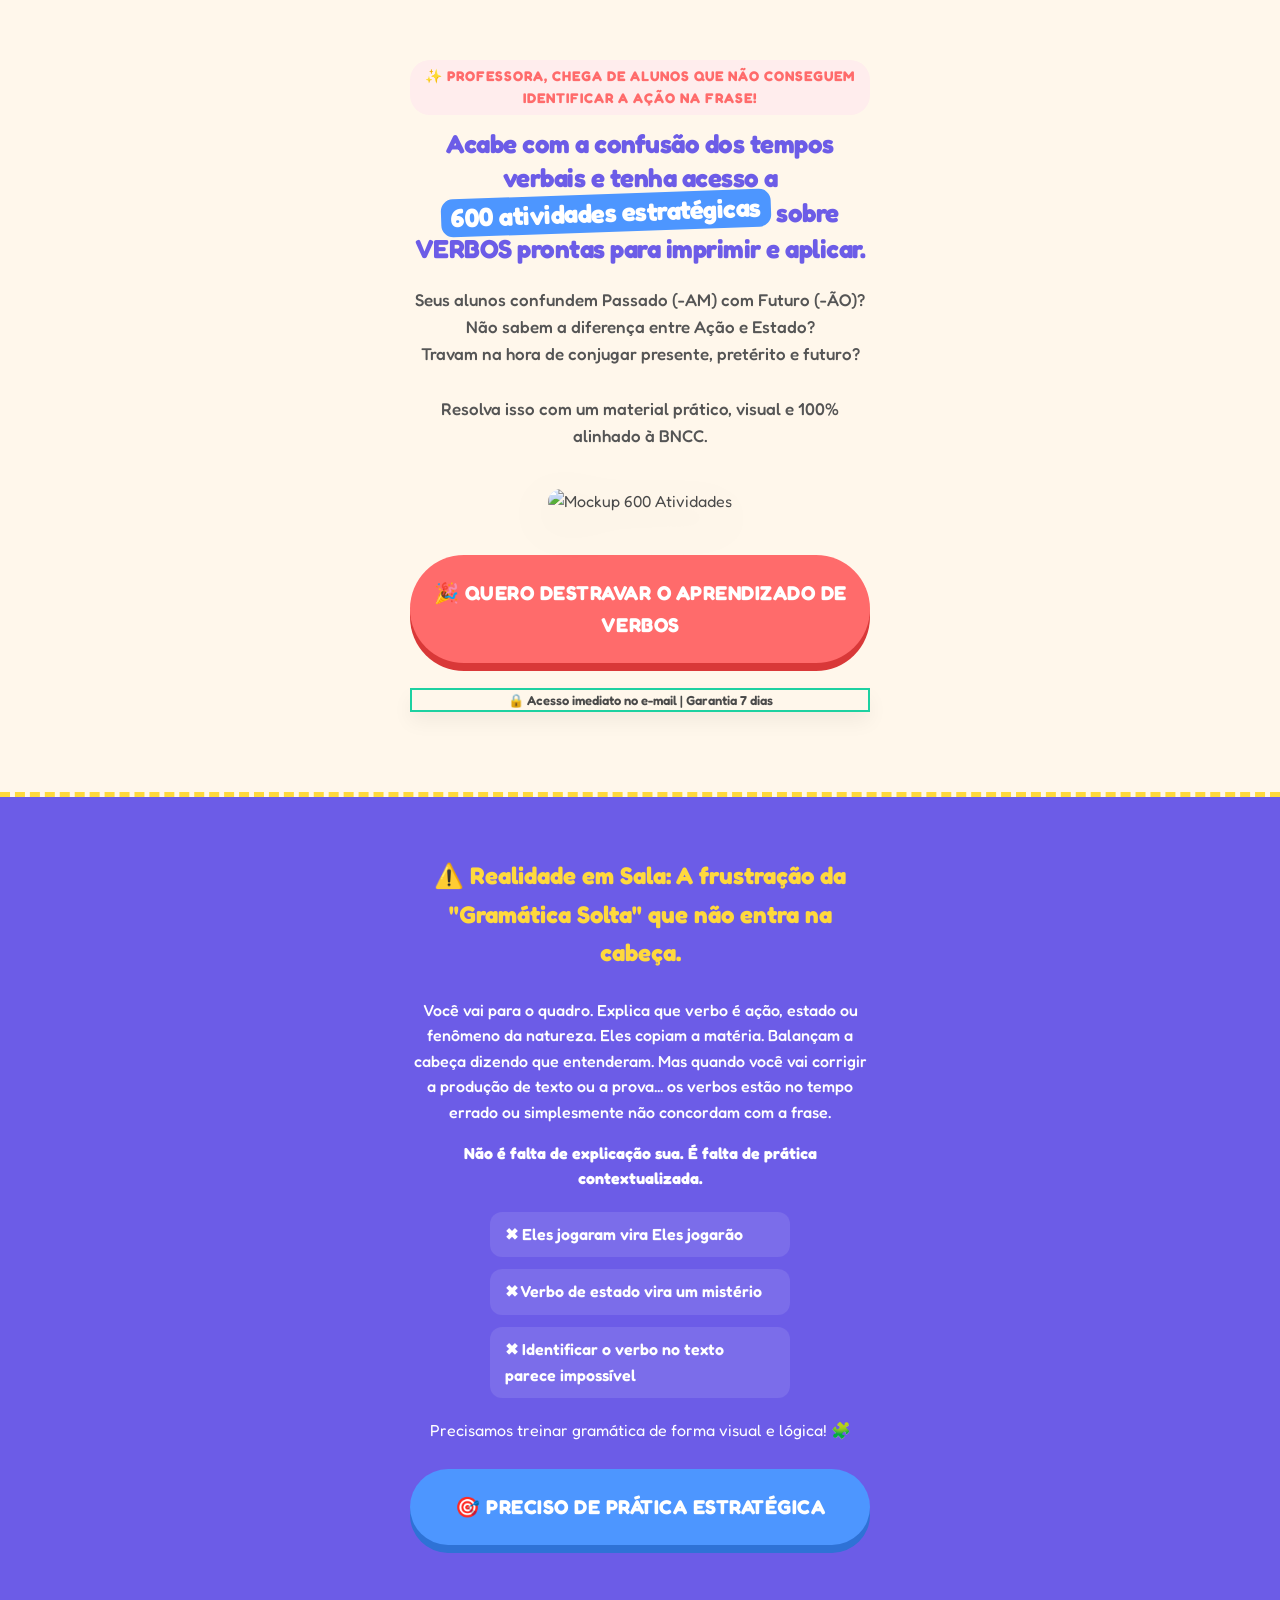
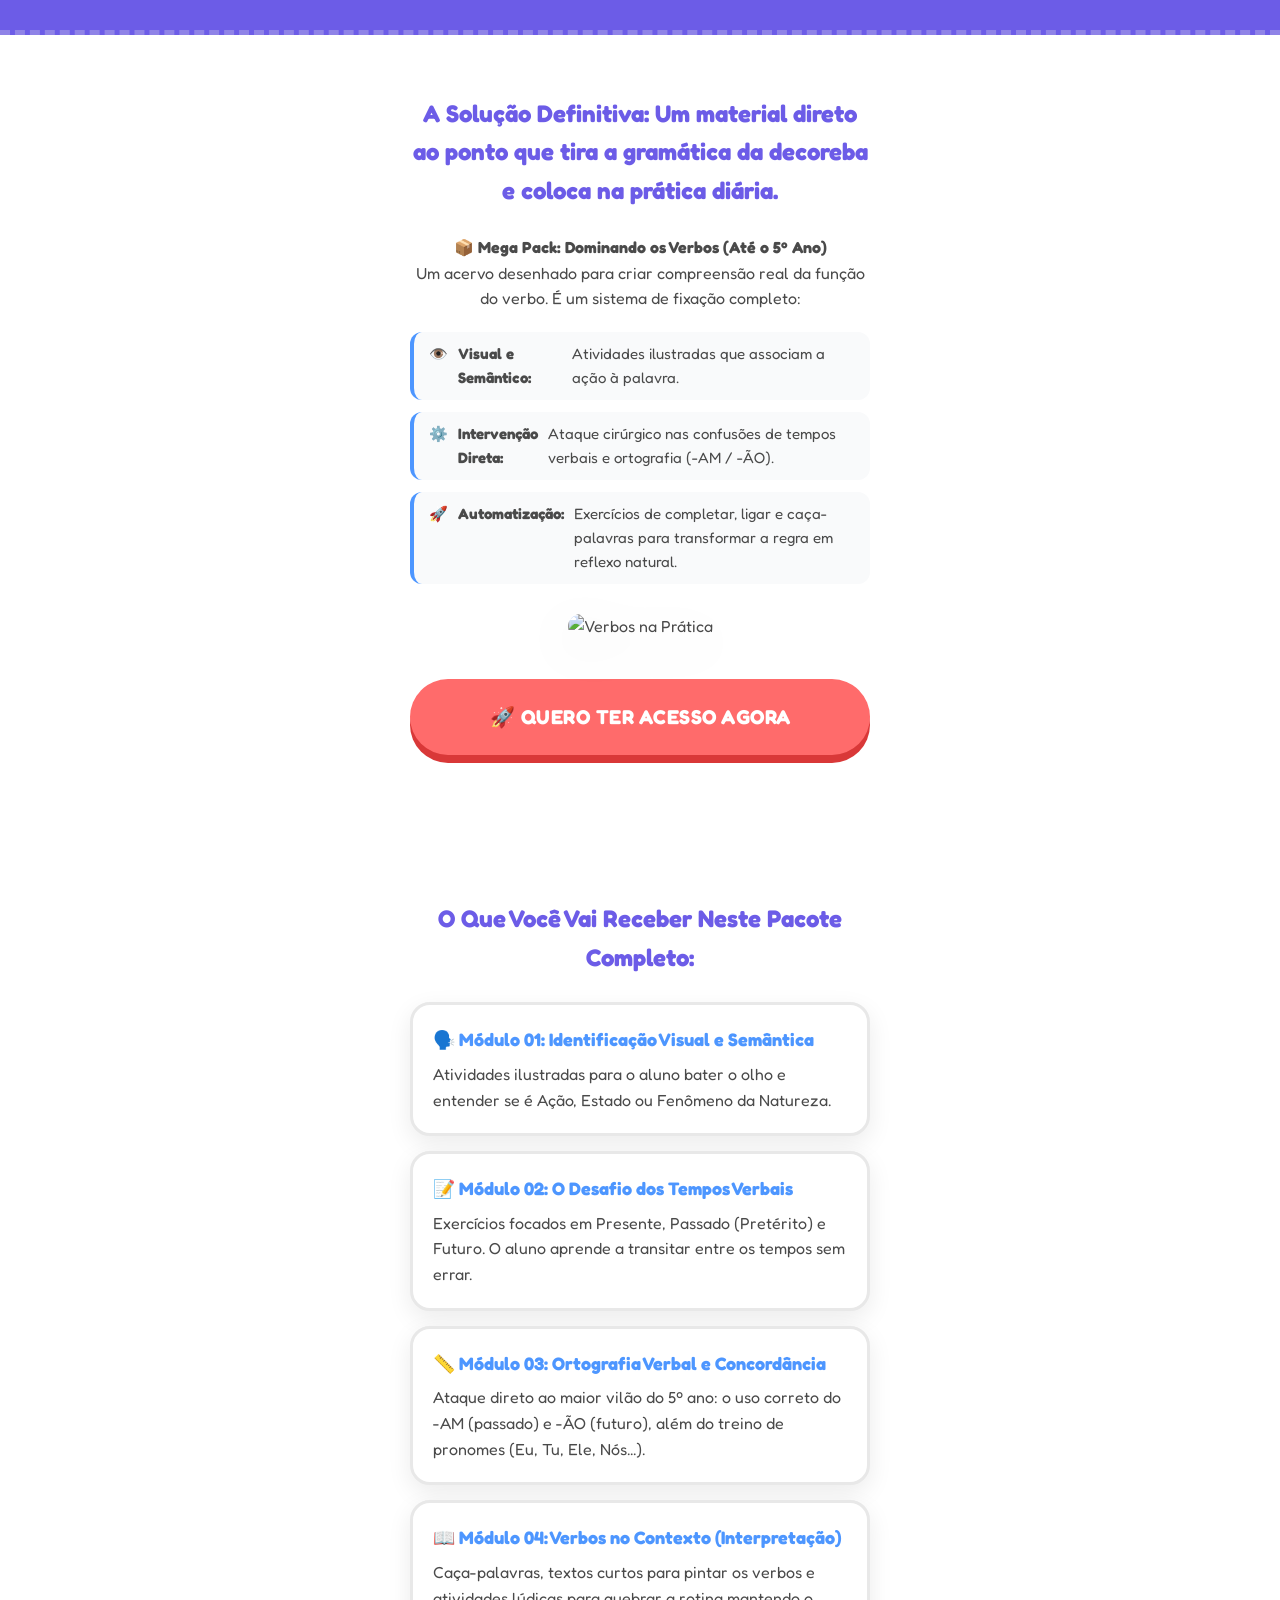
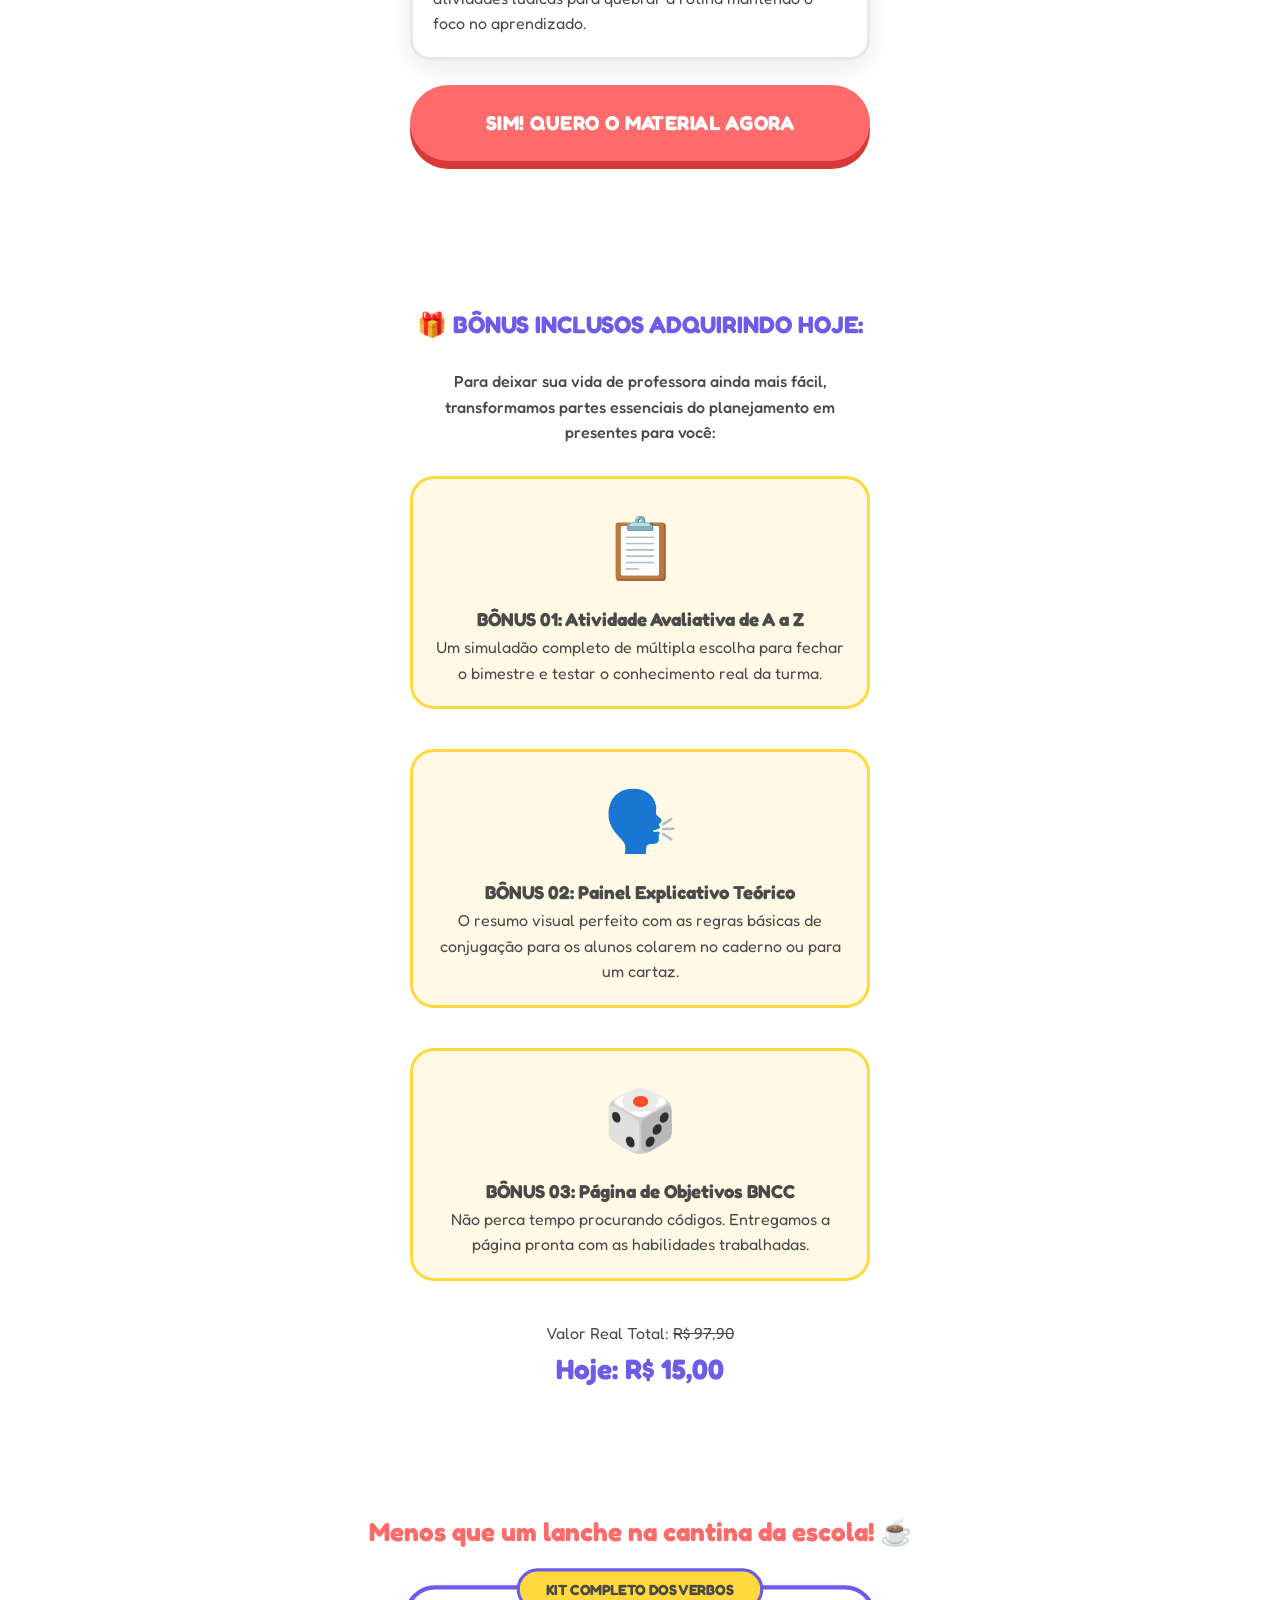
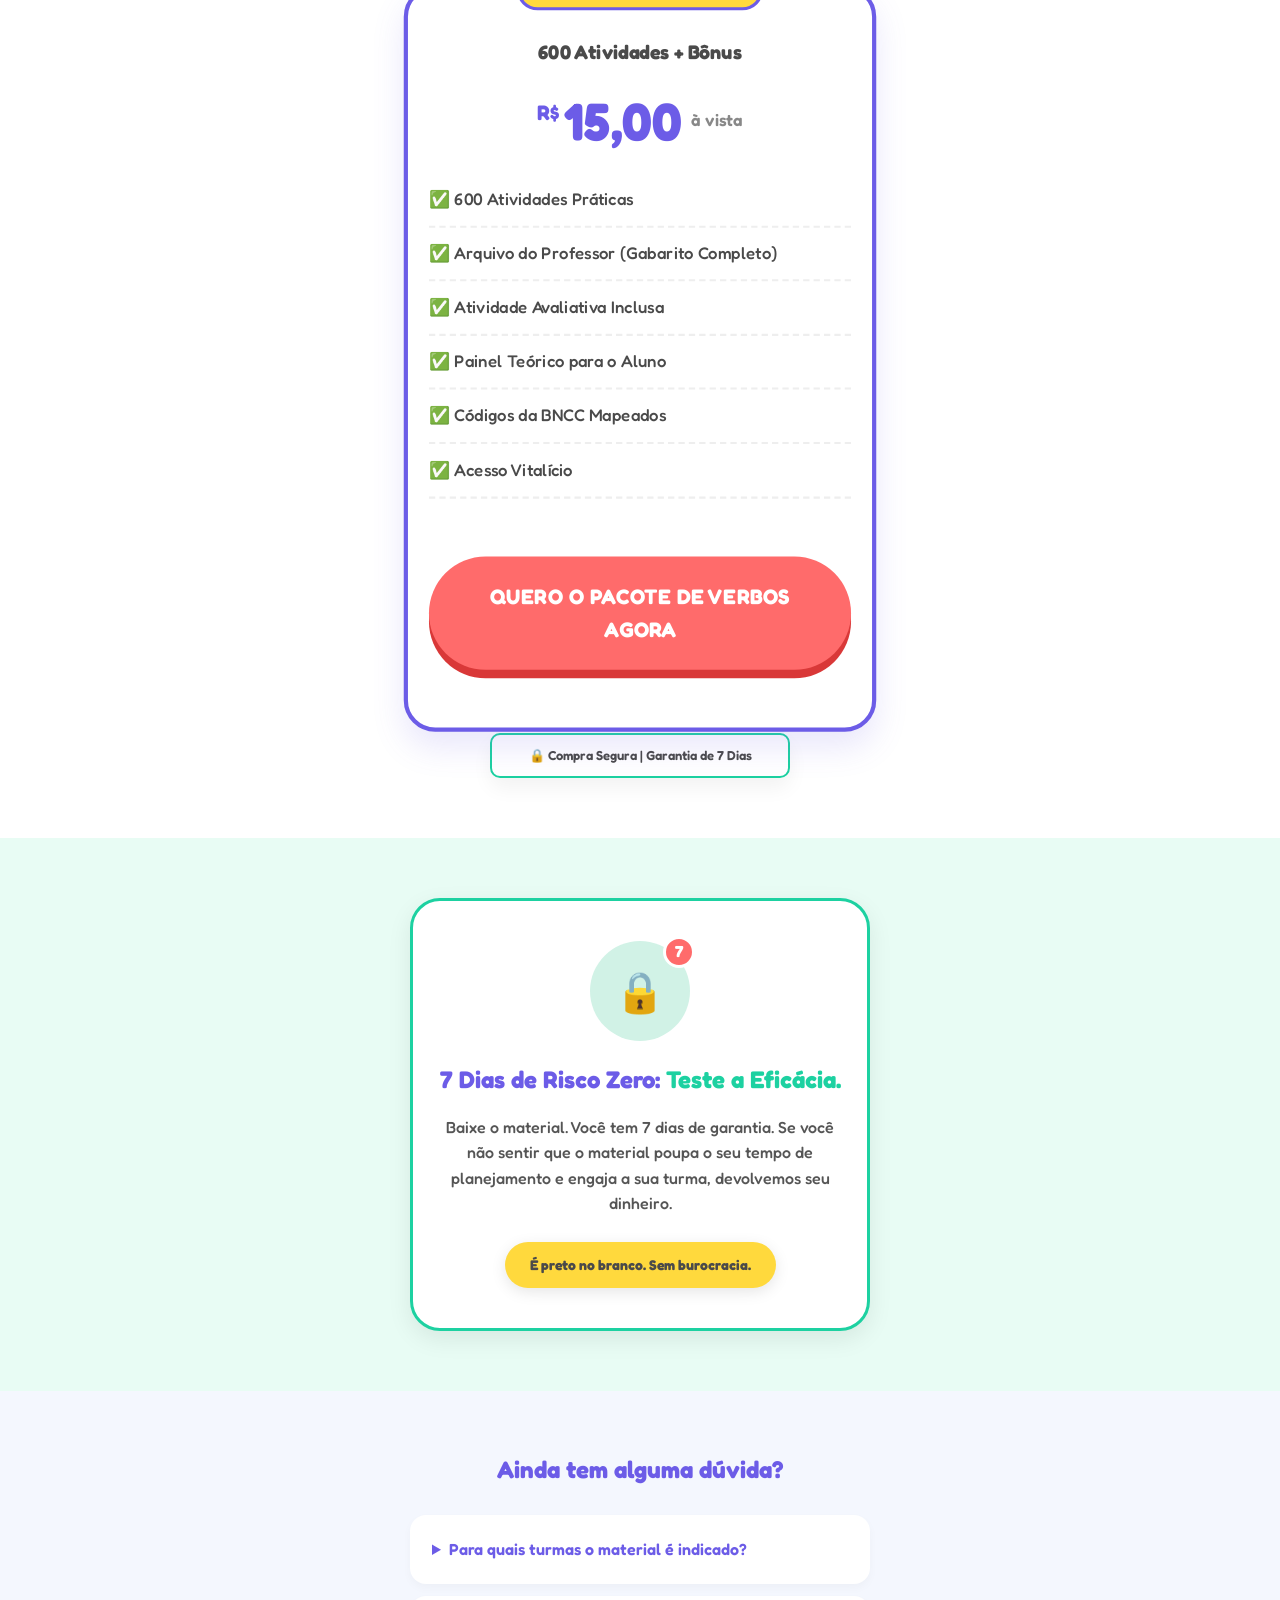
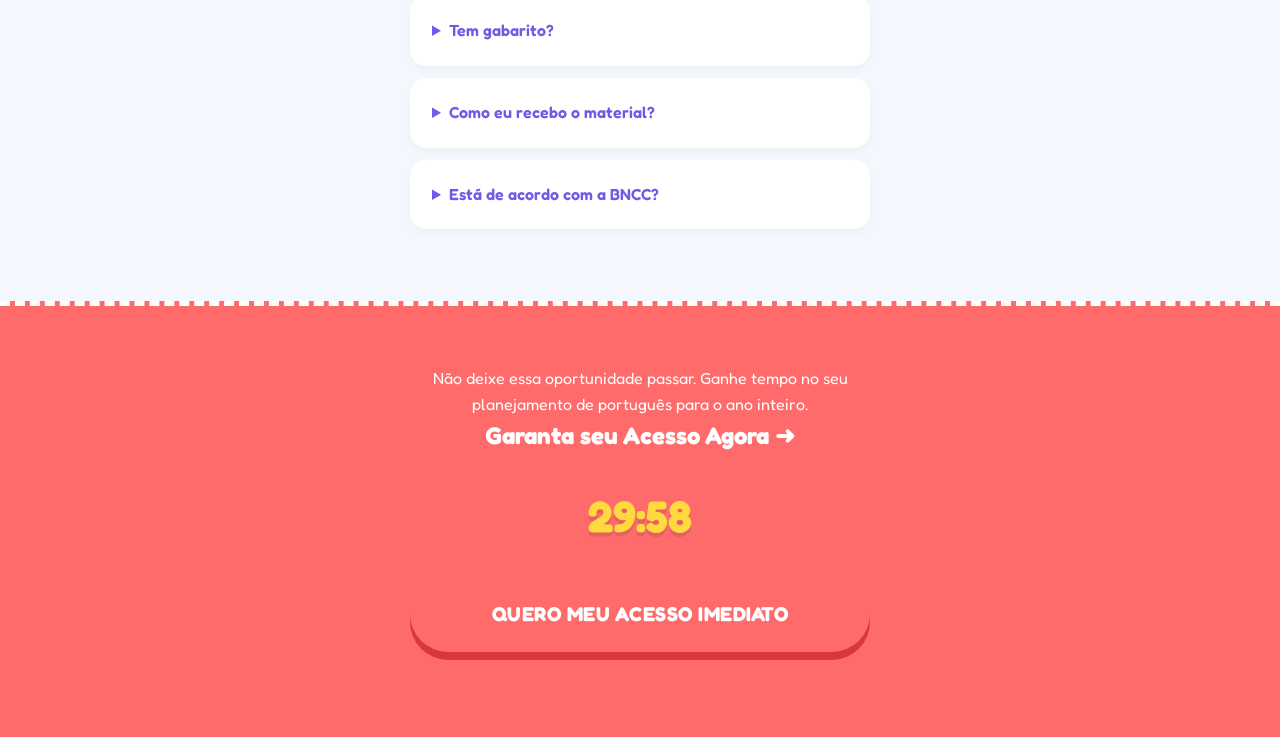
==== index.html @ dc7cfa58 "Add files via upload" ====
<!DOCTYPE html>
<html lang="pt-br">

<head>
    <meta charset="UTF-8">
    <meta name="viewport" content="width=device-width, initial-scale=1.0, maximum-scale=1.0, user-scalable=no">
    <title>600 Atividades de Verbos - BNCC</title>
    <link rel="preconnect" href="https://fonts.googleapis.com">
    <link rel="preconnect" href="https://fonts.gstatic.com" crossorigin>
    <link
        href="https://fonts.googleapis.com/css2?family=Fredoka:wght@400;500;600;700&family=Lexend:wght@300;400;600;800&display=swap"
        rel="stylesheet">
    <meta name="referrer" content="no-referrer">
    <link rel="stylesheet" href="style.css">

    <!-- Utmify Scripts -->
    <script src="https://cdn.utmify.com.br/scripts/utms/latest.js" data-utmify-prevent-xcod-sck
        data-utmify-prevent-subids async defer></script>
    <script>
        window.pixelId = "69bd5109a8cbe59c6f9aee60";
        var a = document.createElement("script");
        a.setAttribute("async", "");
        a.setAttribute("defer", "");
        a.setAttribute("src", "https://cdn.utmify.com.br/scripts/pixel/pixel.js");
        document.head.appendChild(a);
    </script>
</head>

<body>

    <!-- 1. HERO SECTION -->
    <header class="section hero">
        <div class="container">
            <p class="pre-headline">✨ Professora, chega de alunos que não conseguem identificar a ação na frase!</p>
            <h1 class="headline">Acabe com a confusão dos tempos verbais e tenha acesso a <span class="highlight">600
                    atividades estratégicas</span> sobre VERBOS prontas para imprimir e aplicar.</h1>
            <p class="subheadline">Seus alunos confundem Passado (-AM) com Futuro (-ÃO)?<br>Não sabem a diferença entre
                Ação e Estado?<br>Travam na hora de conjugar presente, pretérito e futuro?<br><br>Resolva isso com um
                material prático, visual e 100% alinhado à BNCC.</p>

            <div class="main-image-container">
                <img src="https://i.imgur.com/rsurndq.png" alt="Mockup 600 Atividades" class="main-mockup">
            </div>

            <a href="#oferta" class="cta-button pulse">🎉 QUERO DESTRAVAR O APRENDIZADO DE VERBOS</a>
            <p class="microcopy">🔒 Acesso imediato no e-mail | Garantia 7 dias</p>
        </div>
    </header>

    <!-- 2. BLOCO DE DOR -->
    <section class="section pain dark">
        <div class="container">
            <h2 class="section-title">⚠️ Realidade em Sala: A frustração da "Gramática Solta" que não entra na cabeça.
            </h2>
            <div class="reality-check">
                <p>Você vai para o quadro. Explica que verbo é ação, estado ou fenômeno da natureza. Eles copiam a
                    matéria. Balançam a cabeça dizendo que entenderam. Mas quando você vai corrigir a produção de texto
                    ou a prova... os verbos estão no tempo errado ou simplesmente não concordam com a frase.</p>
                <p><strong>Não é falta de explicação sua. É falta de prática contextualizada.</strong></p>
            </div>
            <ul class="bullets">
                <li>✖ Eles jogaram vira Eles jogarão</li>
                <li>✖ Verbo de estado vira um mistério</li>
                <li>✖ Identificar o verbo no texto parece impossível</li>
            </ul>
            <p class="closing-statement">Precisamos treinar gramática de forma visual e lógica! 🧩</p>
            <a href="#oferta" class="cta-button secondary pulse">🎯 PRECISO DE PRÁTICA ESTRATÉGICA</a>
        </div>
    </section>

    <!-- 3. APRESENTAÇÃO DA SOLUÇÃO -->
    <section class="section solution">
        <div class="container">
            <h2 class="section-title">A Solução Definitiva: Um material direto ao ponto que tira a gramática da decoreba
                e coloca na prática diária.</h2>
            <p>📦 <strong>Mega Pack: Dominando os Verbos (Até o 5º Ano)</strong></p>
            <p>Um acervo desenhado para criar compreensão real da função do verbo. É um sistema de fixação completo:</p>
            <ul class="check-bullets">
                <li>👁️ <strong>Visual e Semântico:</strong> Atividades ilustradas que associam a ação à palavra.</li>
                <li>⚙️ <strong>Intervenção Direta:</strong> Ataque cirúrgico nas confusões de tempos verbais e
                    ortografia (-AM / -ÃO).</li>
                <li>🚀 <strong>Automatização:</strong> Exercícios de completar, ligar e caça-palavras para transformar a
                    regra em reflexo natural.</li>
            </ul>
            <div class="main-image-container">
                <img src="https://i.imgur.com/rsurndq.png" alt="Verbos na Prática" class="notebook-mockup">
            </div>
            <a href="#oferta" class="cta-button pulse">🚀 QUERO TER ACESSO AGORA</a>
        </div>
    </section>

    <!-- 4. CRONOGRAMA / MODULOS -->
    <section class="section modules">
        <div class="container">
            <h2 class="section-title">O Que Você Vai Receber Neste Pacote Completo:</h2>

            <div class="module-card">
                <h3>🗣️ Módulo 01: Identificação Visual e Semântica</h3>
                <p>Atividades ilustradas para o aluno bater o olho e entender se é Ação, Estado ou Fenômeno da Natureza.
                </p>
            </div>

            <div class="module-card">
                <h3>📝 Módulo 02: O Desafio dos Tempos Verbais</h3>
                <p>Exercícios focados em Presente, Passado (Pretérito) e Futuro. O aluno aprende a transitar entre os
                    tempos sem errar.</p>
            </div>

            <div class="module-card">
                <h3>📏 Módulo 03: Ortografia Verbal e Concordância</h3>
                <p>Ataque direto ao maior vilão do 5º ano: o uso correto do -AM (passado) e -ÃO (futuro), além do treino
                    de pronomes (Eu, Tu, Ele, Nós...).</p>
            </div>

            <div class="module-card">
                <h3>📖 Módulo 04: Verbos no Contexto (Interpretação)</h3>
                <p>Caça-palavras, textos curtos para pintar os verbos e atividades lúdicas para quebrar a rotina
                    mantendo o foco no aprendizado.</p>
            </div>

            <a href="#oferta" class="cta-button">SIM! QUERO O MATERIAL AGORA</a>
        </div>
    </section>

    <!-- 6. BÔNUS -->
    <section class="section bonus">
        <div class="container">
            <h2 class="section-title">🎁 BÔNUS INCLUSOS ADQUIRINDO HOJE:</h2>
            <p style="margin-bottom: 30px; font-weight: 500;">Para deixar sua vida de professora ainda mais fácil,
                transformamos partes essenciais do planejamento em presentes para você:</p>
            <div class="bonus-list">
                <div class="bonus-item">
                    <div class="bonus-emoji">📋</div>
                    <h3>BÔNUS 01: Atividade Avaliativa de A a Z</h3>
                    <p class="bonus-desc">Um simuladão completo de múltipla escolha para fechar o bimestre e testar o
                        conhecimento real da turma.</p>
                </div>
                <div class="bonus-item">
                    <div class="bonus-emoji">🗣️</div>
                    <h3>BÔNUS 02: Painel Explicativo Teórico</h3>
                    <p class="bonus-desc">O resumo visual perfeito com as regras básicas de conjugação para os alunos
                        colarem no caderno ou para um cartaz.</p>
                </div>
                <div class="bonus-item">
                    <div class="bonus-emoji">🎲</div>
                    <h3>BÔNUS 03: Página de Objetivos BNCC</h3>
                    <p class="bonus-desc">Não perca tempo procurando códigos. Entregamos a página pronta com as
                        habilidades trabalhadas.</p>
                </div>
            </div>

            <div class="value-stack">
                <p>Valor Real Total: <del class="old-price">R$ 97,90</del></p>
                <p class="new-price" style="font-size: 28px; font-weight: 800; color: var(--dark-bg);">Hoje: R$ 15,00
                </p>
            </div>
        </div>
    </section>

    <!-- 7. OFERTA IRRECUSÁVEL -->
    <section id="oferta" class="section offer">
        <div class="container large">
            <h2 class="section-title impact">Menos que um lanche na cantina da escola! ☕</h2>

            <div class="plans-wrapper" style="justify-content: center;">
                <div class="plan-card premium" style="max-width: 450px; margin: 0 auto;">
                    <div class="best-value">KIT COMPLETO DOS VERBOS</div>
                    <h3 class="plan-name">600 Atividades + Bônus</h3>
                    <div class="plan-price">
                        <span class="currency">R$</span>15,00 <span class="info">à vista</span>
                    </div>
                    <ul class="plan-features">
                        <li>✅ 600 Atividades Práticas</li>
                        <li>✅ Arquivo do Professor (Gabarito Completo)</li>
                        <li>✅ Atividade Avaliativa Inclusa</li>
                        <li>✅ Painel Teórico para o Aluno</li>
                        <li>✅ Códigos da BNCC Mapeados</li>
                        <li>✅ Acesso Vitalício</li>
                    </ul>
                    <a href="https://pay.lowify.com.br/checkout?product_id=m8Ot2b" id="btn-completo"
                        class="cta-button pulse big-cta">QUERO O PACOTE DE VERBOS AGORA</a>
                </div>
            </div>

            <p class="microcopy"
                style="margin-top: 20px; text-align: center; border-radius: 10px; max-width: 300px; margin-left: auto; margin-right: auto; padding: 10px;">
                🔒 Compra Segura | Garantia de 7 Dias</p>
        </div>
    </section>

    <!-- 8. GARANTIA -->
    <section class="section guarantee">
        <div class="container">
            <div class="guarantee-card">
                <div class="guarantee-icon-wrapper">
                    <div class="padlock-icon">🔒</div>
                    <div class="seven-badge">7</div>
                </div>
                <h2 class="guarantee-title">7 Dias de Risco Zero: <span class="highlight-green">Teste a Eficácia.</span>
                </h2>
                <p class="guarantee-text">Baixe o material. Você tem 7 dias de garantia. Se você não sentir que o
                    material poupa o seu tempo de planejamento e engaja a sua turma, devolvemos seu dinheiro.</p>
                <div class="guarantee-footer">
                    <span class="footer-badge">É preto no branco. Sem burocracia.</span>
                </div>
            </div>
        </div>
    </section>

    <!-- 9. FAQ -->
    <section class="section faq">
        <div class="container">
            <h2 class="section-title">Ainda tem alguma dúvida?</h2>
            <div class="faq-list">
                <details>
                    <summary>Para quais turmas o material é indicado?</summary>
                    <p>O vocabulário e o design das atividades foram pensados sob medida para alunos do 3º, 4º e 5º ano
                        do Ensino Fundamental.</p>
                </details>
                <details>
                    <summary>Tem gabarito?</summary>
                    <p>Sim! Você recebe o "Arquivo do Professor" com as respostas para facilitar e agilizar a sua
                        correção.</p>
                </details>
                <details>
                    <summary>Como eu recebo o material?</summary>
                    <p>Você recebe o acesso imediato em formato PDF, pronto para imprimir, direto no seu e-mail após a
                        confirmação do pagamento.</p>
                </details>
                <details>
                    <summary>Está de acordo com a BNCC?</summary>
                    <p>Sim, 100% alinhado. Inclusive, enviamos uma página dedicada apenas com as habilidades trabalhadas
                        nestas atividades.</p>
                </details>
            </div>
        </div>
    </section>

    <!-- 10. CTA FINAL -->
    <footer class="section final-cta">
        <div class="container">
            <p>Não deixe essa oportunidade passar. Ganhe tempo no seu planejamento de português para o ano inteiro.</p>
            <h2 class="section-title">Garanta seu Acesso Agora ➜</h2>
            <div id="countdown" class="countdown">30:00</div>
            <a href="#oferta" class="cta-button pulse">QUERO MEU ACESSO IMEDIATO</a>
        </div>
    </footer>

    <script src="scripts.js"></script>
</body>

</html>
---- style.css ----
:root {
    --primary: #FF6B6B;
    /* Playful Red/Coral */
    --secondary: #4D96FF;
    /* Sky Blue */
    --accent: #FFD93D;
    /* Sunny Yellow */
    --text: #4A4A4A;
    /* Softer text color */
    --light-bg: #F4F7FE;
    /* Soft light blue/grey bg */
    --dark-bg: #6C5CE7;
    /* Playful Purple */
    --danger: #FF6B6B;
    --success: #1DD1A1;
    /* Fun Green */
    --white: #FFFFFF;
    --shadow: 0 8px 25px rgba(0, 0, 0, 0.08);
}

* {
    margin: 0;
    padding: 0;
    box-sizing: border-box;
    -webkit-tap-highlight-color: transparent;
}

html {
    scroll-behavior: smooth;
}

body {
    font-family: 'Fredoka', 'Lexend', sans-serif;
    color: var(--text);
    background: var(--light-bg);
    line-height: 1.6;
    overflow-x: hidden;
}

.container {
    width: 100%;
    max-width: 500px;
    margin: 0 auto;
    padding: 0 20px;
}

.container.large {
    max-width: 900px;
}

.section {
    padding: 60px 0;
    text-align: center;
    position: relative;
    background: var(--white);
}

/* Typography */
.headline {
    font-size: 26px;
    font-weight: 700;
    line-height: 1.3;
    margin-bottom: 20px;
    color: var(--dark-bg);
    letter-spacing: -0.5px;
}

.highlight {
    color: var(--white);
    background: var(--secondary);
    padding: 2px 10px;
    border-radius: 12px;
    display: inline-block;
    transform: rotate(-2deg);
}

.subheadline {
    font-size: 17px;
    color: #555;
    margin-bottom: 30px;
    font-weight: 500;
}

.pre-headline {
    font-size: 14px;
    color: var(--primary);
    font-weight: 700;
    margin-bottom: 12px;
    text-transform: uppercase;
    letter-spacing: 1px;
    background: #FFEDED;
    display: inline-block;
    padding: 5px 15px;
    border-radius: 20px;
}

.section-title {
    font-size: 24px;
    font-weight: 700;
    margin-bottom: 25px;
    color: var(--dark-bg);
}

.section-title.impact {
    color: var(--primary);
    font-size: 26px;
}

/* Images placeholders */
.main-image-container {
    width: 100%;
    margin-bottom: 30px;
    display: flex;
    align-items: center;
    justify-content: center;
    position: relative;
    padding: 10px;
}

.main-image-container img {
    max-width: 100%;
    height: auto;
    border-radius: 16px;
    filter: drop-shadow(0 15px 25px rgba(0, 0, 0, 0.12));
    animation: float-mockup 5s ease-in-out infinite;
}

@keyframes float-mockup {
    0% {
        transform: translateY(0px) rotate(0deg);
    }

    50% {
        transform: translateY(-12px) rotate(1deg);
    }

    100% {
        transform: translateY(0px) rotate(0deg);
    }
}

/* CTA Buttons */
.cta-button {
    display: block;
    width: 100%;
    padding: 22px;
    background: var(--primary);
    color: var(--white);
    text-decoration: none;
    font-weight: 700;
    font-size: 20px;
    border-radius: 100px;
    box-shadow: 0 8px 0 #D93838;
    margin: 25px 0;
    transition: all 0.1s ease;
    text-transform: uppercase;
    letter-spacing: 0.5px;
}

.cta-button:active {
    transform: translateY(8px);
    box-shadow: 0 0px 0 #D93838;
}

.cta-button.secondary {
    background: var(--secondary);
    box-shadow: 0 8px 0 #2E72D6;
}

.cta-button.pulse {
    animation: bounce-pulse 2s infinite;
}

@keyframes bounce-pulse {

    0%,
    100% {
        transform: scale(1);
    }

    50% {
        transform: scale(1.04);
    }
}

/* Sections */
.hero {
    background: #FFF7EB;
    /* Very light yellow-ish background for hero */
    padding-bottom: 80px;
    border-bottom: 5px dashed #FFD93D;
}

.pain.dark {
    background: var(--dark-bg);
    color: var(--white);
    border-bottom: 5px dashed #8F83E7;
}

.pain.dark .section-title {
    color: var(--accent);
}

.reality-check p {
    font-size: 16px;
    font-weight: 500;
    margin-bottom: 15px;
}

.bullets {
    list-style: none;
    text-align: left;
    max-width: 300px;
    margin: 20px auto;
}

.bullets li {
    font-size: 16px;
    margin-bottom: 12px;
    font-weight: 600;
    background: rgba(255, 255, 255, 0.1);
    padding: 10px 15px;
    border-radius: 12px;
    display: flex;
    align-items: center;
    gap: 10px;
}

.check-bullets {
    list-style: none;
    text-align: left;
    margin: 20px auto;
}

.check-bullets li {
    font-size: 15px;
    margin-bottom: 12px;
    padding: 10px 15px;
    border-radius: 12px;
    display: flex;
    align-items: flex-start;
    gap: 10px;
    background: #F9FAFB;
    border-left: 4px solid var(--secondary);
}

/* Cards */
.module-card {
    background: var(--white);
    padding: 20px;
    border-radius: 20px;
    margin-bottom: 15px;
    text-align: left;
    border: 3px solid #E8E8E8;
    box-shadow: var(--shadow);
    transition: transform 0.2s;
}

.module-card:hover {
    transform: translateY(-3px) rotate(-1deg);
    border-color: var(--secondary);
}

.module-card h3 {
    font-size: 18px;
    margin-bottom: 8px;
    color: var(--secondary);
}

.bonus-item {
    margin-bottom: 40px;
    background: #FFF9E6;
    padding: 20px;
    border-radius: 24px;
    border: 3px solid var(--accent);
}

.bonus-emoji {
    font-size: 60px;
    margin-bottom: 10px;
    display: block;
    animation: wiggle 3s infinite;
}

@keyframes wiggle {

    0%,
    100% {
        transform: rotate(0deg);
    }

    25% {
        transform: rotate(-10deg);
    }

    75% {
        transform: rotate(10deg);
    }
}

/* Pricing */
/* Pricing Wrapper */
.plans-wrapper {
    display: flex;
    flex-direction: column;
    gap: 30px;
    margin-top: 50px;
}

@media (min-width: 768px) {
    .plans-wrapper {
        flex-direction: row;
        justify-content: center;
        align-items: stretch;
    }

    .plan-card {
        flex: 1;
        max-width: 400px;
    }
}

.plan-card {
    background: #fff;
    padding: 45px 20px 30px;
    border-radius: 30px;
    border: 4px solid #E8E8E8;
    position: relative;
    box-shadow: 0 10px 20px rgba(0, 0, 0, 0.05);
    display: flex;
    flex-direction: column;
    margin-top: 20px;
    /* Adicionado para lidar com o selo */
}

.plan-card.premium {
    border-color: var(--dark-bg);
    box-shadow: 0 15px 30px rgba(108, 92, 231, 0.15);
    transform: scale(1.05);
    z-index: 2;
}

@media (max-width: 767px) {
    .plan-card.premium {
        transform: scale(1);
        margin-top: 30px;
        /* Espaço extra no mobile */
    }
}

.best-value {
    position: absolute;
    top: 0;
    left: 50%;
    transform: translate(-50%, -50%);
    background: var(--accent);
    color: var(--text);
    padding: 8px 25px;
    border-radius: 30px;
    font-size: 14px;
    font-weight: 800;
    border: 3px solid var(--dark-bg);
    text-align: center;
    width: max-content;
    max-width: 90%;
    line-height: 1.3;
}

.plan-price {
    font-size: 50px;
    font-weight: 800;
    margin: 10px 0;
    color: var(--dark-bg);
    display: flex;
    align-items: center;
    justify-content: center;
    gap: 5px;
}

.plan-price .currency {
    font-size: 20px;
    margin-top: -15px;
}

.plan-price .info {
    font-size: 16px;
    font-weight: 600;
    color: #888;
    margin-left: 5px;
}

.plan-features {
    list-style: none;
    text-align: left;
    margin-bottom: 30px;
}

.plan-features li {
    padding: 12px 0;
    border-bottom: 2px dashed #EEE;
    font-size: 16px;
    font-weight: 500;
}

/* Guarantee */
.guarantee {
    background: #E8FCF4;
}

.guarantee-card {
    background: var(--white);
    padding: 40px 20px;
    border-radius: 30px;
    box-shadow: var(--shadow);
    border: 3px solid var(--success);
}

.guarantee-icon-wrapper {
    position: relative;
    width: 100px;
    height: 100px;
    margin: 0 auto 20px;
    background: #D1F2E6;
    border-radius: 50%;
    display: flex;
    align-items: center;
    justify-content: center;
}

.padlock-icon {
    font-size: 40px;
}

.seven-badge {
    position: absolute;
    top: -5px;
    right: -5px;
    background: var(--primary);
    color: white;
    width: 32px;
    height: 32px;
    border-radius: 50%;
    font-size: 16px;
    font-weight: 800;
    display: flex;
    align-items: center;
    justify-content: center;
    border: 3px solid #fff;
}

.guarantee-title {
    font-size: 24px;
    font-weight: 700;
    margin-bottom: 15px;
    color: var(--dark-bg);
}

.highlight-green {
    color: var(--success);
}

.guarantee-text {
    font-size: 16px;
    color: #555;
    line-height: 1.6;
    margin-bottom: 25px;
    font-weight: 500;
}

.guarantee-footer {
    display: flex;
    justify-content: center;
}

.footer-badge {
    background: var(--accent);
    color: var(--text);
    padding: 12px 25px;
    border-radius: 30px;
    font-size: 14px;
    font-weight: 700;
    box-shadow: 0 4px 15px rgba(0, 0, 0, 0.1);
}

/* FAQ */
.faq {
    background: var(--light-bg);
}

.faq-list details {
    background: var(--white);
    padding: 20px;
    border-radius: 16px;
    margin-bottom: 12px;
    text-align: left;
    box-shadow: 0 4px 10px rgba(0, 0, 0, 0.03);
    border: 2px solid transparent;
    transition: all 0.2s;
}

.faq-list details[open] {
    border-color: var(--secondary);
}

summary {
    font-weight: 600;
    font-size: 16px;
    cursor: pointer;
    color: var(--dark-bg);
}

details p {
    margin-top: 10px;
    color: #666;
    font-size: 15px;
}

/* Footer Scarcity */
.final-cta {
    background: var(--primary);
    color: #fff;
    border-top: 5px dashed #FFF;
}

.final-cta .section-title {
    color: var(--white);
}

.countdown {
    font-size: 44px;
    font-weight: 800;
    color: var(--accent);
    margin: 20px 0;
    text-shadow: 0 4px 0 rgba(0, 0, 0, 0.1);
}

.microcopy {
    font-size: 13px;
    font-weight: 600;
    box-shadow: 0 10px 20px rgba(0, 0, 0, 0.05);
    border: 2px solid var(--success);
}

.plan-label {
    font-size: 11px;
    font-weight: 800;
    text-transform: uppercase;
    color: #888;
    margin-bottom: 5px;
}

.active .plan-label {
    color: var(--success);
}

.plan-info {
    font-size: 14px;
    font-weight: 700;
    color: var(--text);
}

.price-value {
    font-size: 22px;
    font-weight: 800;
    color: var(--dark-bg);
}

.comparison-divider {
    font-size: 24px;
    padding: 0 10px;
    color: #ccc;
}

.decline-link {
    display: inline-block;
    margin-top: 20px;
    color: #999;
    text-decoration: underline;
    font-size: 14px;
    font-weight: 500;
    transition: color 0.3s;
}

.decline-link:hover {
    color: var(--text);
}

.modal-footer-text {
    margin-top: 25px;
    font-size: 12px;
    color: #bbb;
}

.pulse-small {
    animation: pulse-active 1.5s infinite;
}

@keyframes pulse-active {

    0%,
    100% {
        transform: scale(1);
    }

    50% {
        transform: scale(1.05);
    }
}

@media (max-width: 480px) {
    .modal-content {
        padding: 30px 20px;
    }

    .modal-title {
        font-size: 20px;
    }

    .upsell-comparison {
        flex-direction: column;
        gap: 10px;
    }

    .comparison-divider {
        transform: rotate(90deg);
    }
}
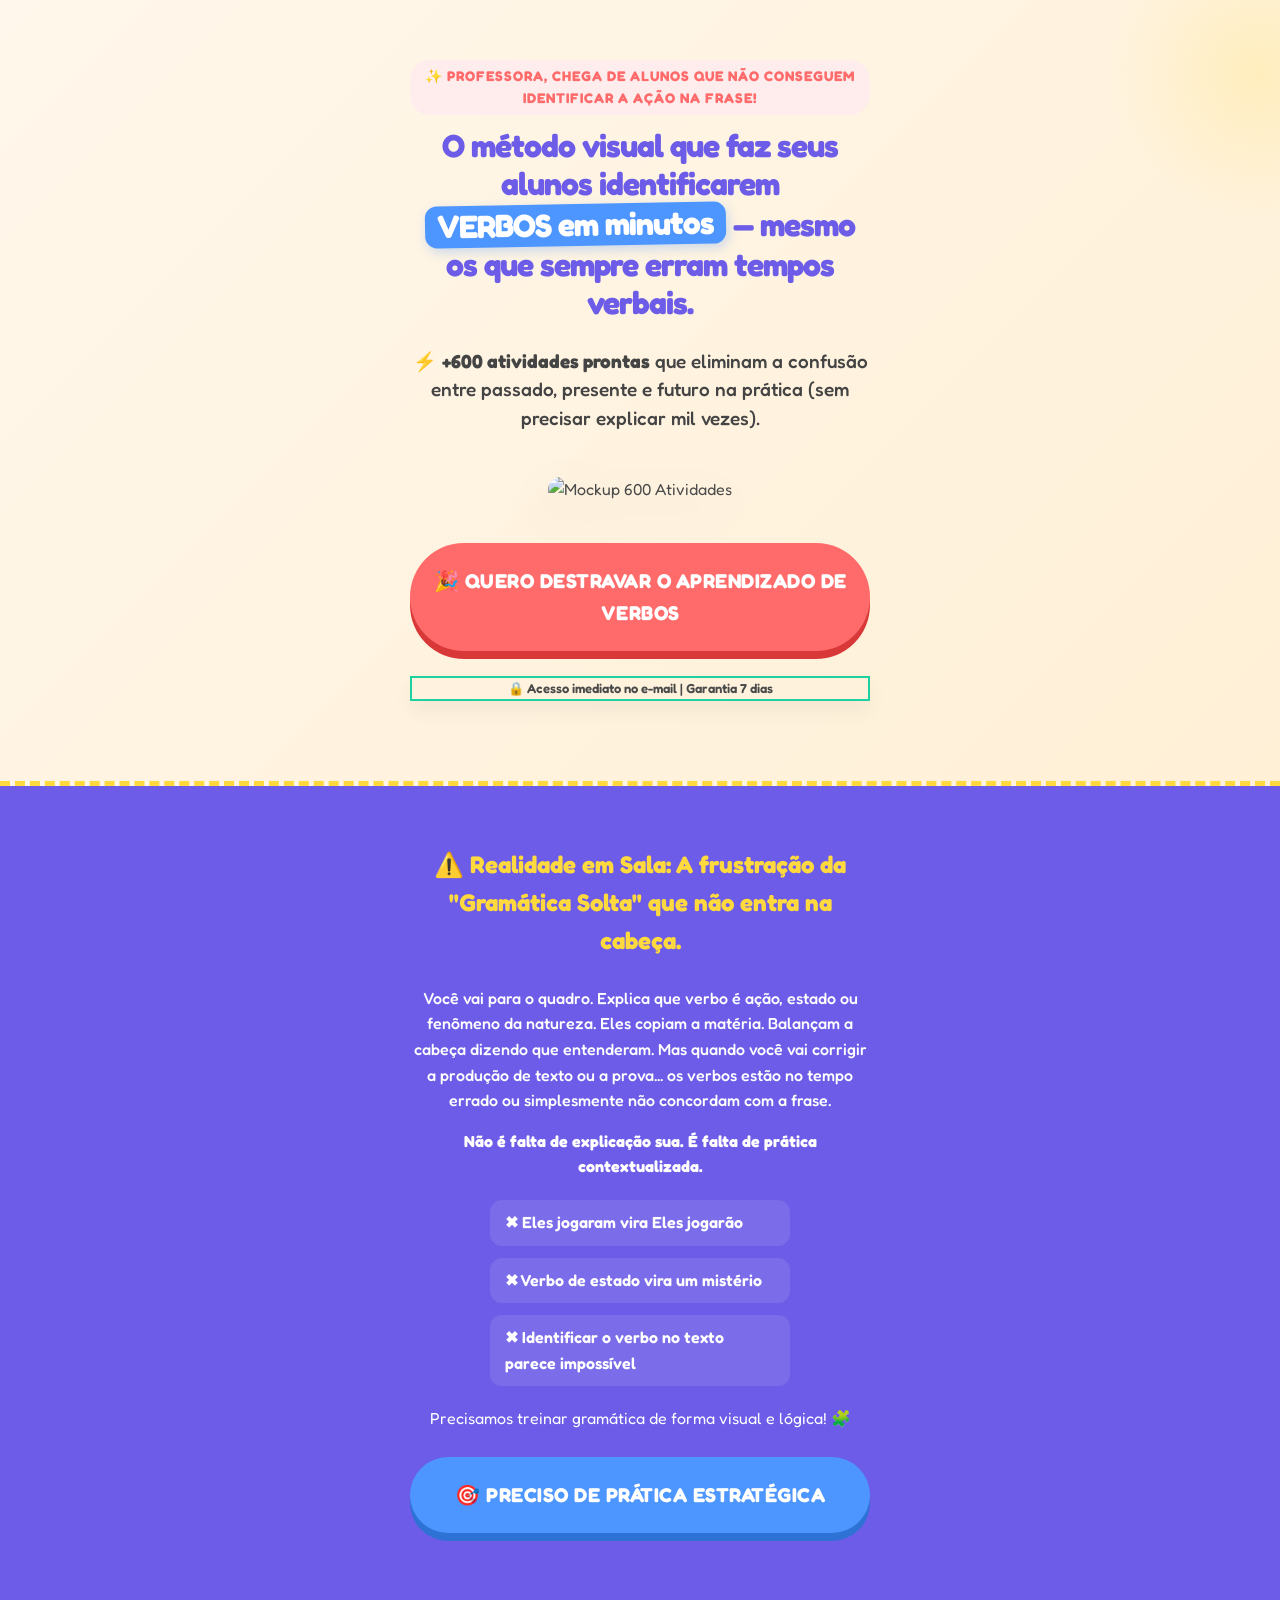
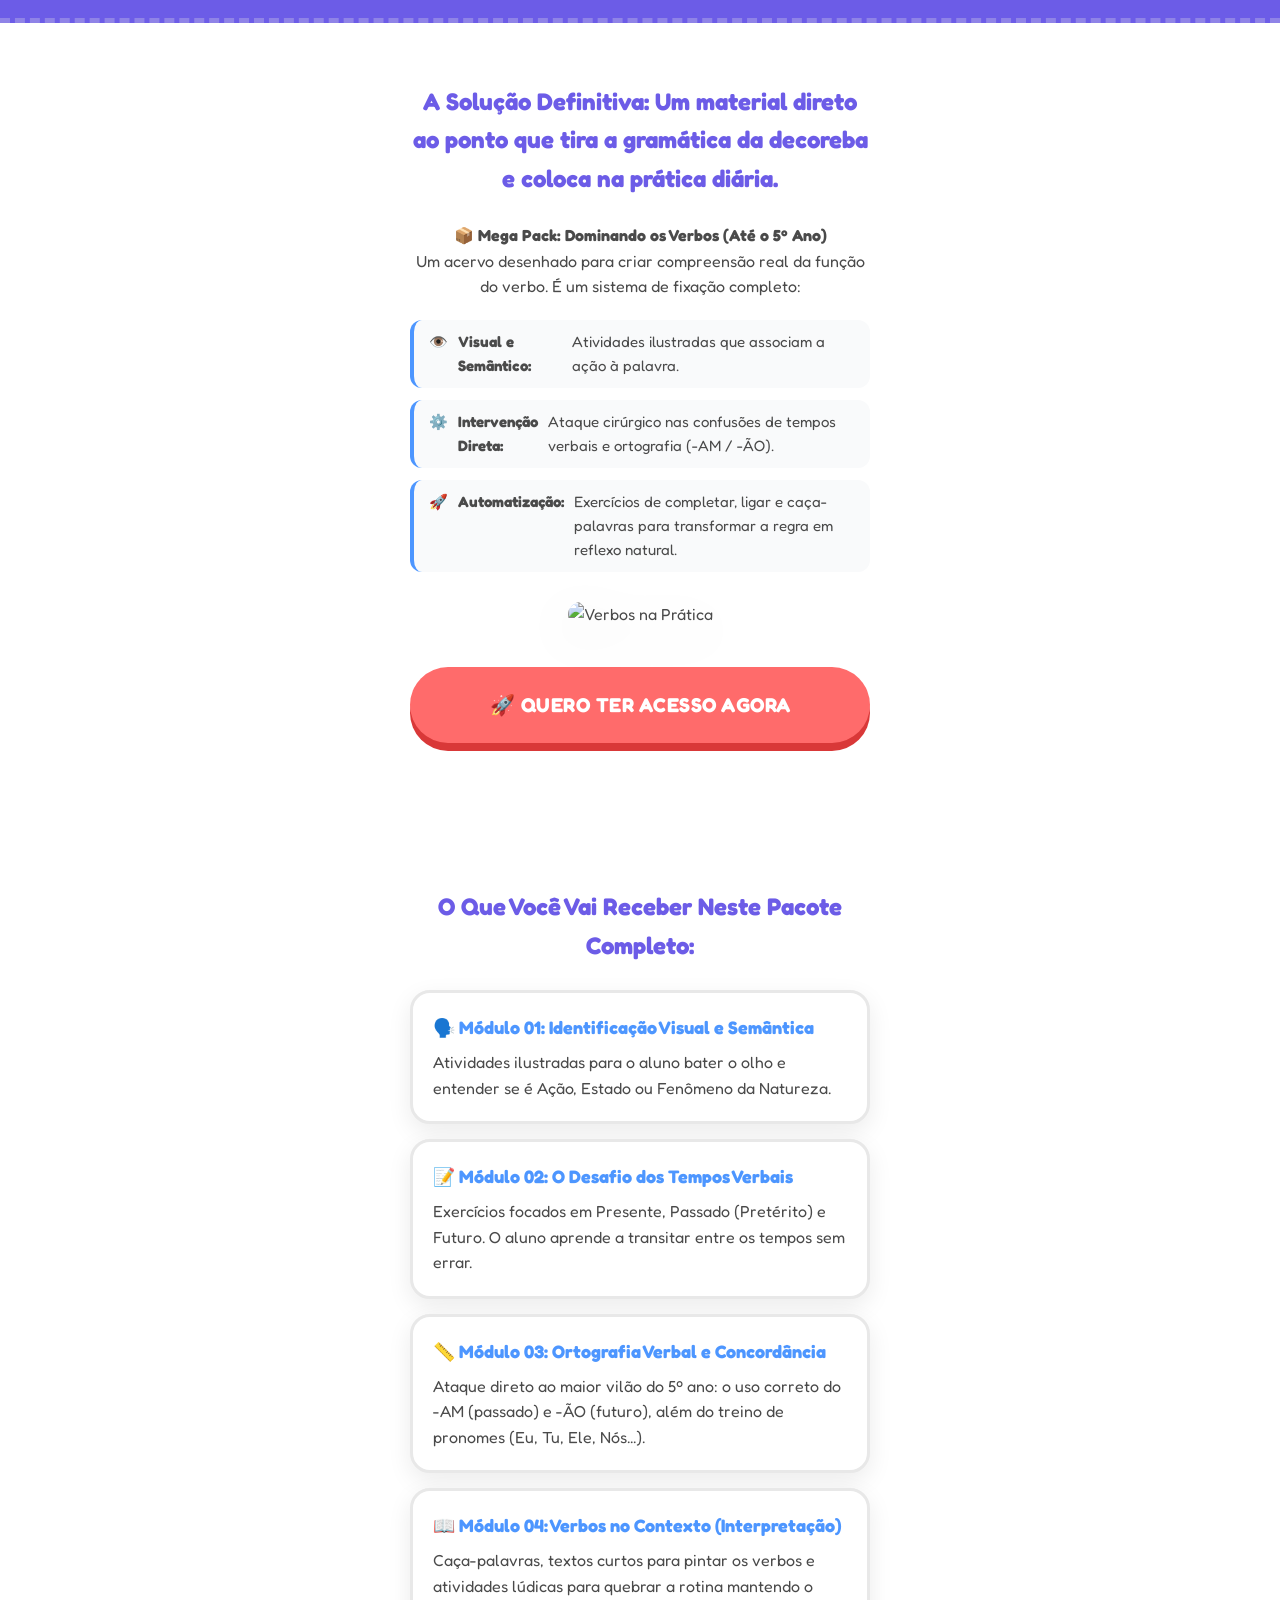
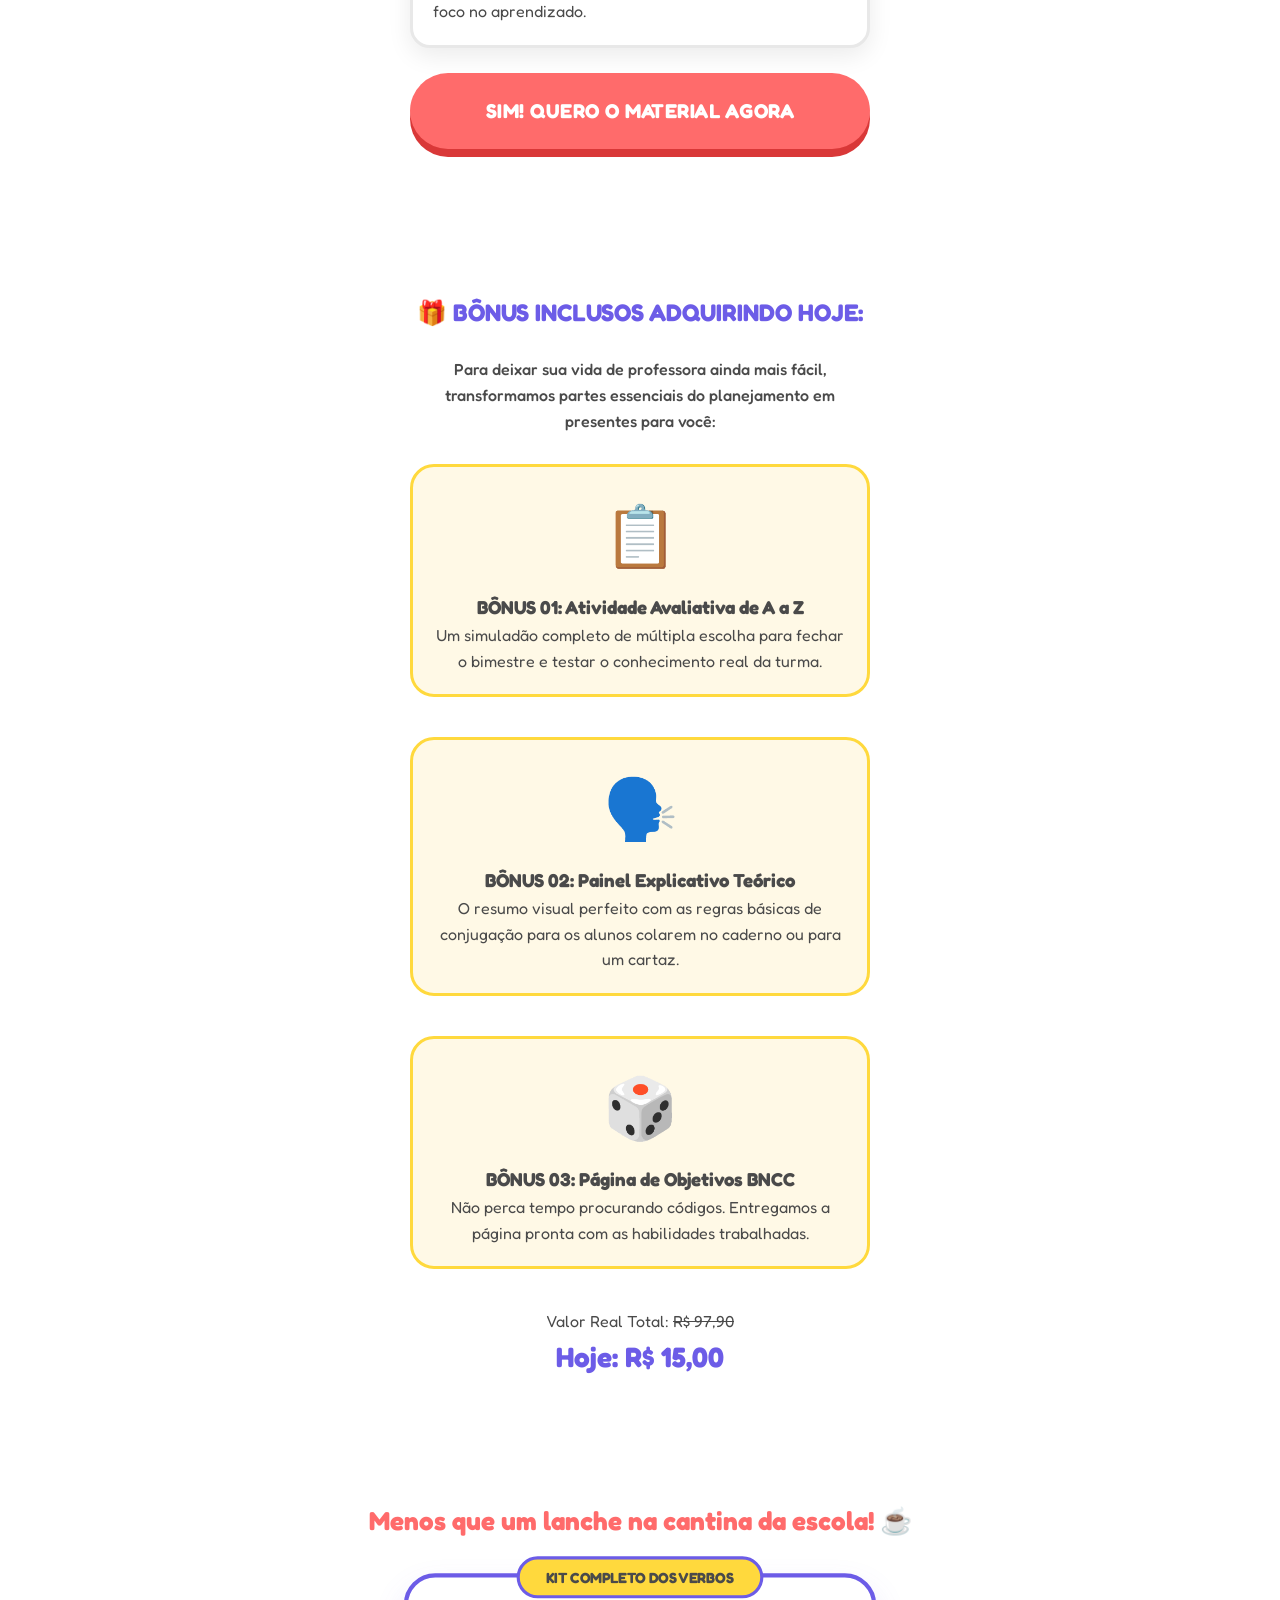
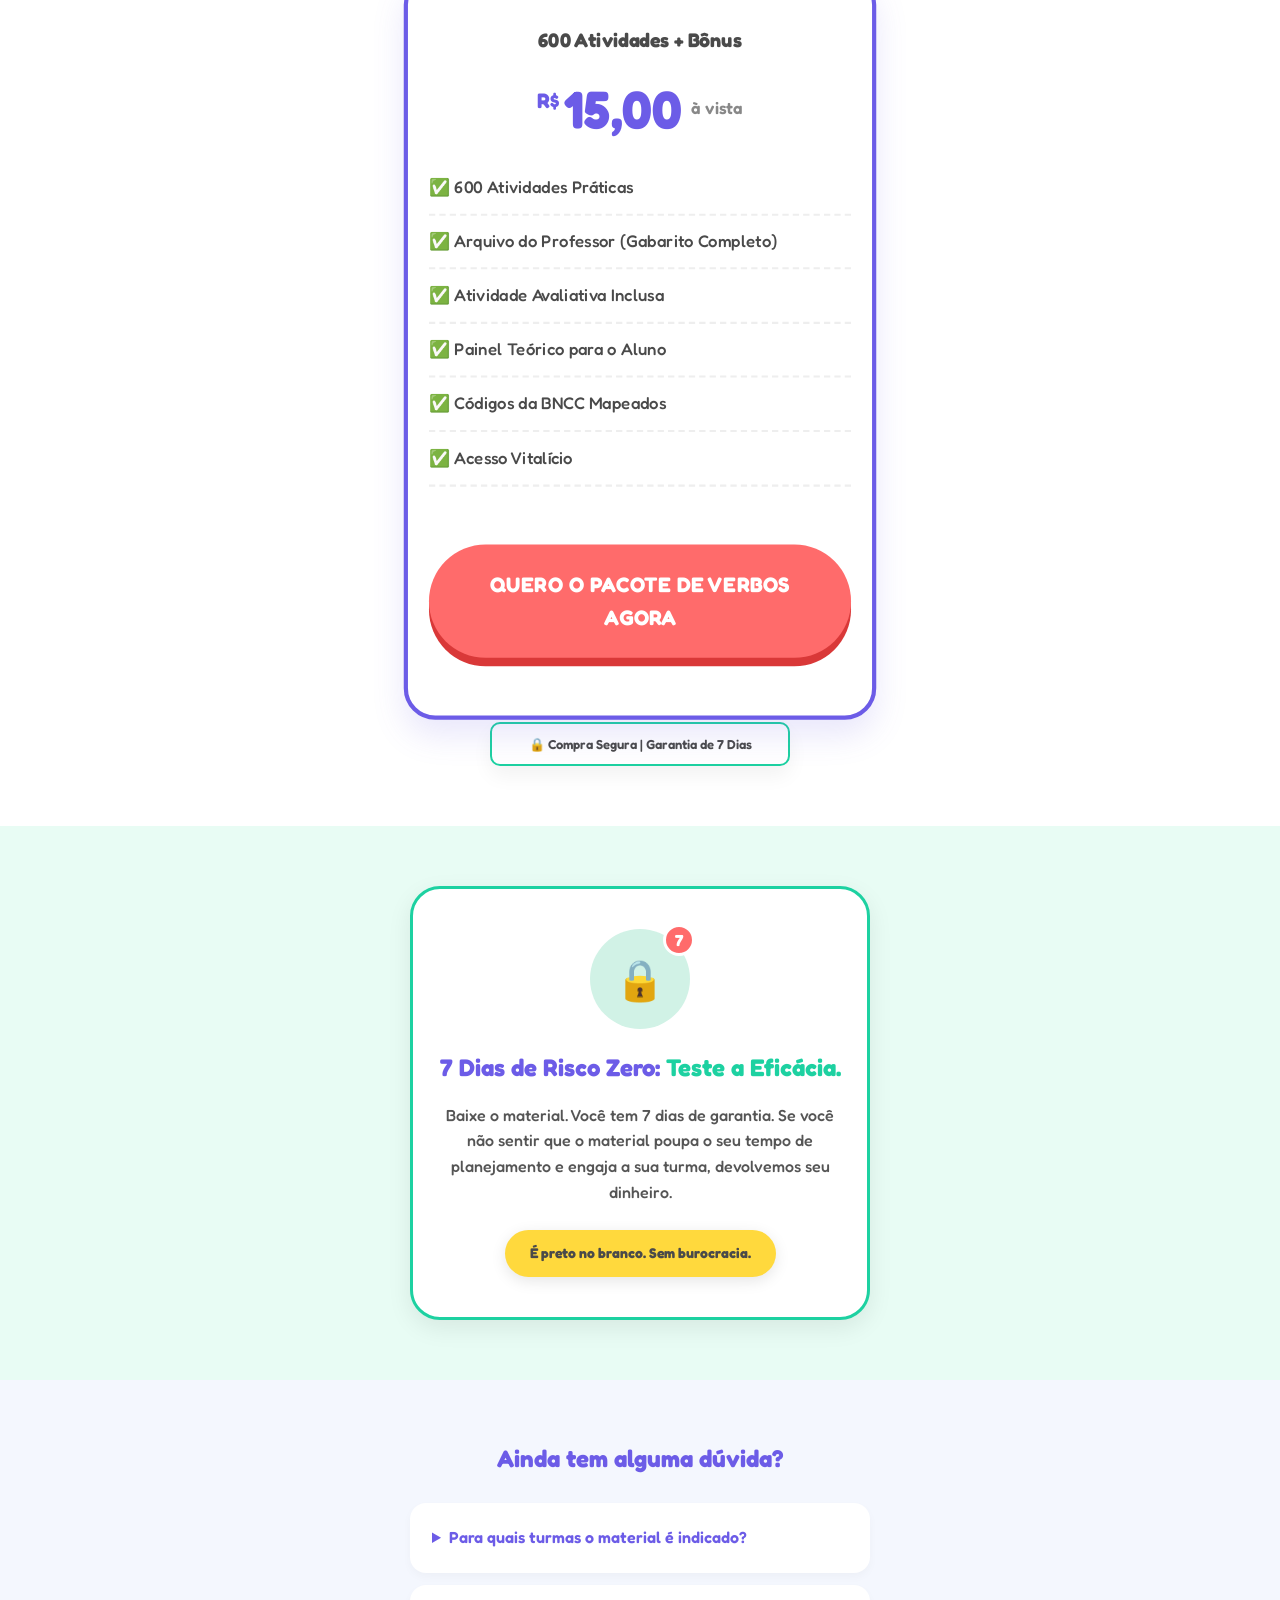
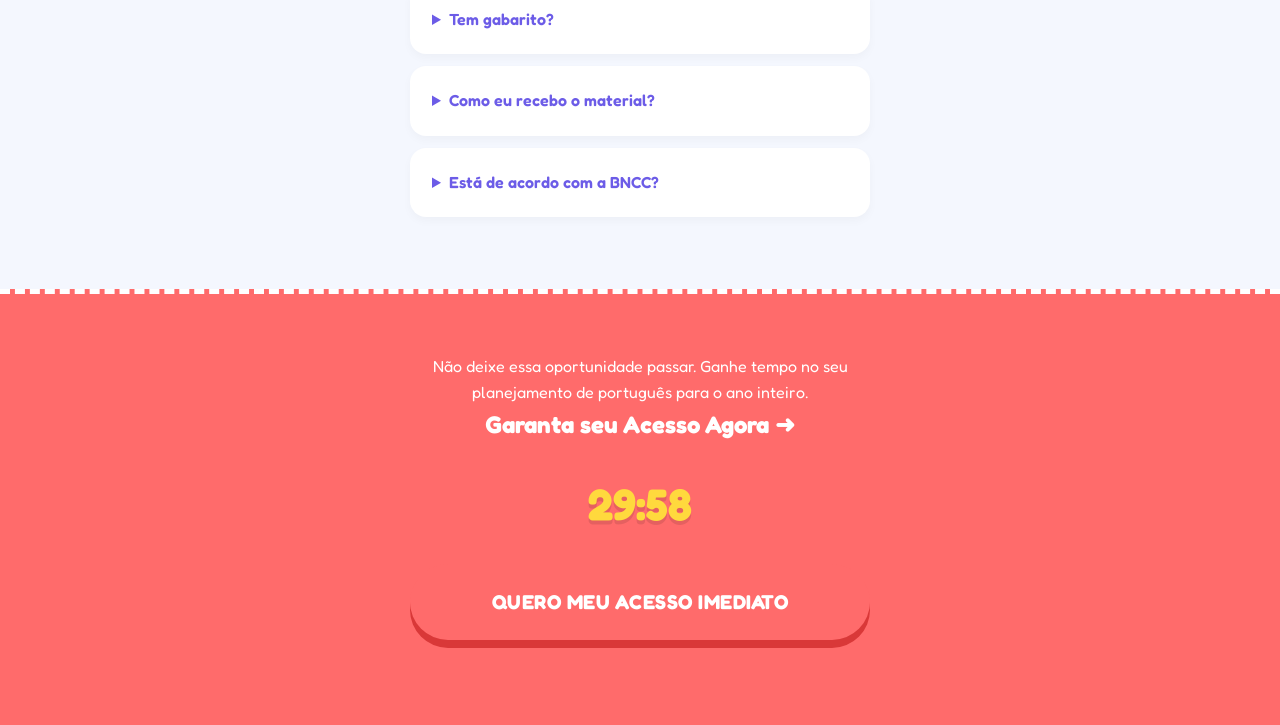
==== commit 16925b91: "Add files via upload" ====
--- a/index.html
+++ b/index.html
@@ -32,11 +32,8 @@
     <header class="section hero">
         <div class="container">
             <p class="pre-headline">✨ Professora, chega de alunos que não conseguem identificar a ação na frase!</p>
-            <h1 class="headline">Acabe com a confusão dos tempos verbais e tenha acesso a <span class="highlight">600
-                    atividades estratégicas</span> sobre VERBOS prontas para imprimir e aplicar.</h1>
-            <p class="subheadline">Seus alunos confundem Passado (-AM) com Futuro (-ÃO)?<br>Não sabem a diferença entre
-                Ação e Estado?<br>Travam na hora de conjugar presente, pretérito e futuro?<br><br>Resolva isso com um
-                material prático, visual e 100% alinhado à BNCC.</p>
+            <h1 class="headline">O método visual que faz seus alunos identificarem <span class="highlight">VERBOS em minutos</span> — mesmo os que sempre erram tempos verbais.</h1>
+            <p class="subheadline">⚡ <strong>+600 atividades prontas</strong> que eliminam a confusão entre passado, presente e futuro na prática (sem precisar explicar mil vezes).</p>
 
             <div class="main-image-container">
                 <img src="https://i.imgur.com/rsurndq.png" alt="Mockup 600 Atividades" class="main-mockup">
--- a/style.css
+++ b/style.css
@@ -57,28 +57,30 @@
 
 /* Typography */
 .headline {
-    font-size: 26px;
-    font-weight: 700;
-    line-height: 1.3;
-    margin-bottom: 20px;
+    font-size: 32px;
+    font-weight: 800;
+    line-height: 1.2;
+    margin-bottom: 24px;
     color: var(--dark-bg);
-    letter-spacing: -0.5px;
+    letter-spacing: -1px;
 }
 
 .highlight {
     color: var(--white);
     background: var(--secondary);
-    padding: 2px 10px;
+    padding: 2px 12px;
     border-radius: 12px;
     display: inline-block;
-    transform: rotate(-2deg);
+    transform: rotate(-1deg);
+    box-shadow: 2px 4px 12px rgba(77, 150, 255, 0.3);
 }
 
 .subheadline {
-    font-size: 17px;
-    color: #555;
-    margin-bottom: 30px;
+    font-size: 19px;
+    color: #444;
+    margin-bottom: 35px;
     font-weight: 500;
+    line-height: 1.5;
 }
 
 .pre-headline {
@@ -185,10 +187,23 @@
 
 /* Sections */
 .hero {
-    background: #FFF7EB;
-    /* Very light yellow-ish background for hero */
+    background: linear-gradient(135deg, #FFF7EB 0%, #FFF0D6 100%);
     padding-bottom: 80px;
     border-bottom: 5px dashed #FFD93D;
+    position: relative;
+    overflow: hidden;
+}
+
+.hero::before {
+    content: '';
+    position: absolute;
+    top: -10%;
+    right: -10%;
+    width: 300px;
+    height: 300px;
+    background: radial-gradient(circle, rgba(255, 217, 61, 0.2) 0%, transparent 70%);
+    border-radius: 50%;
+    z-index: 0;
 }
 
 .pain.dark {
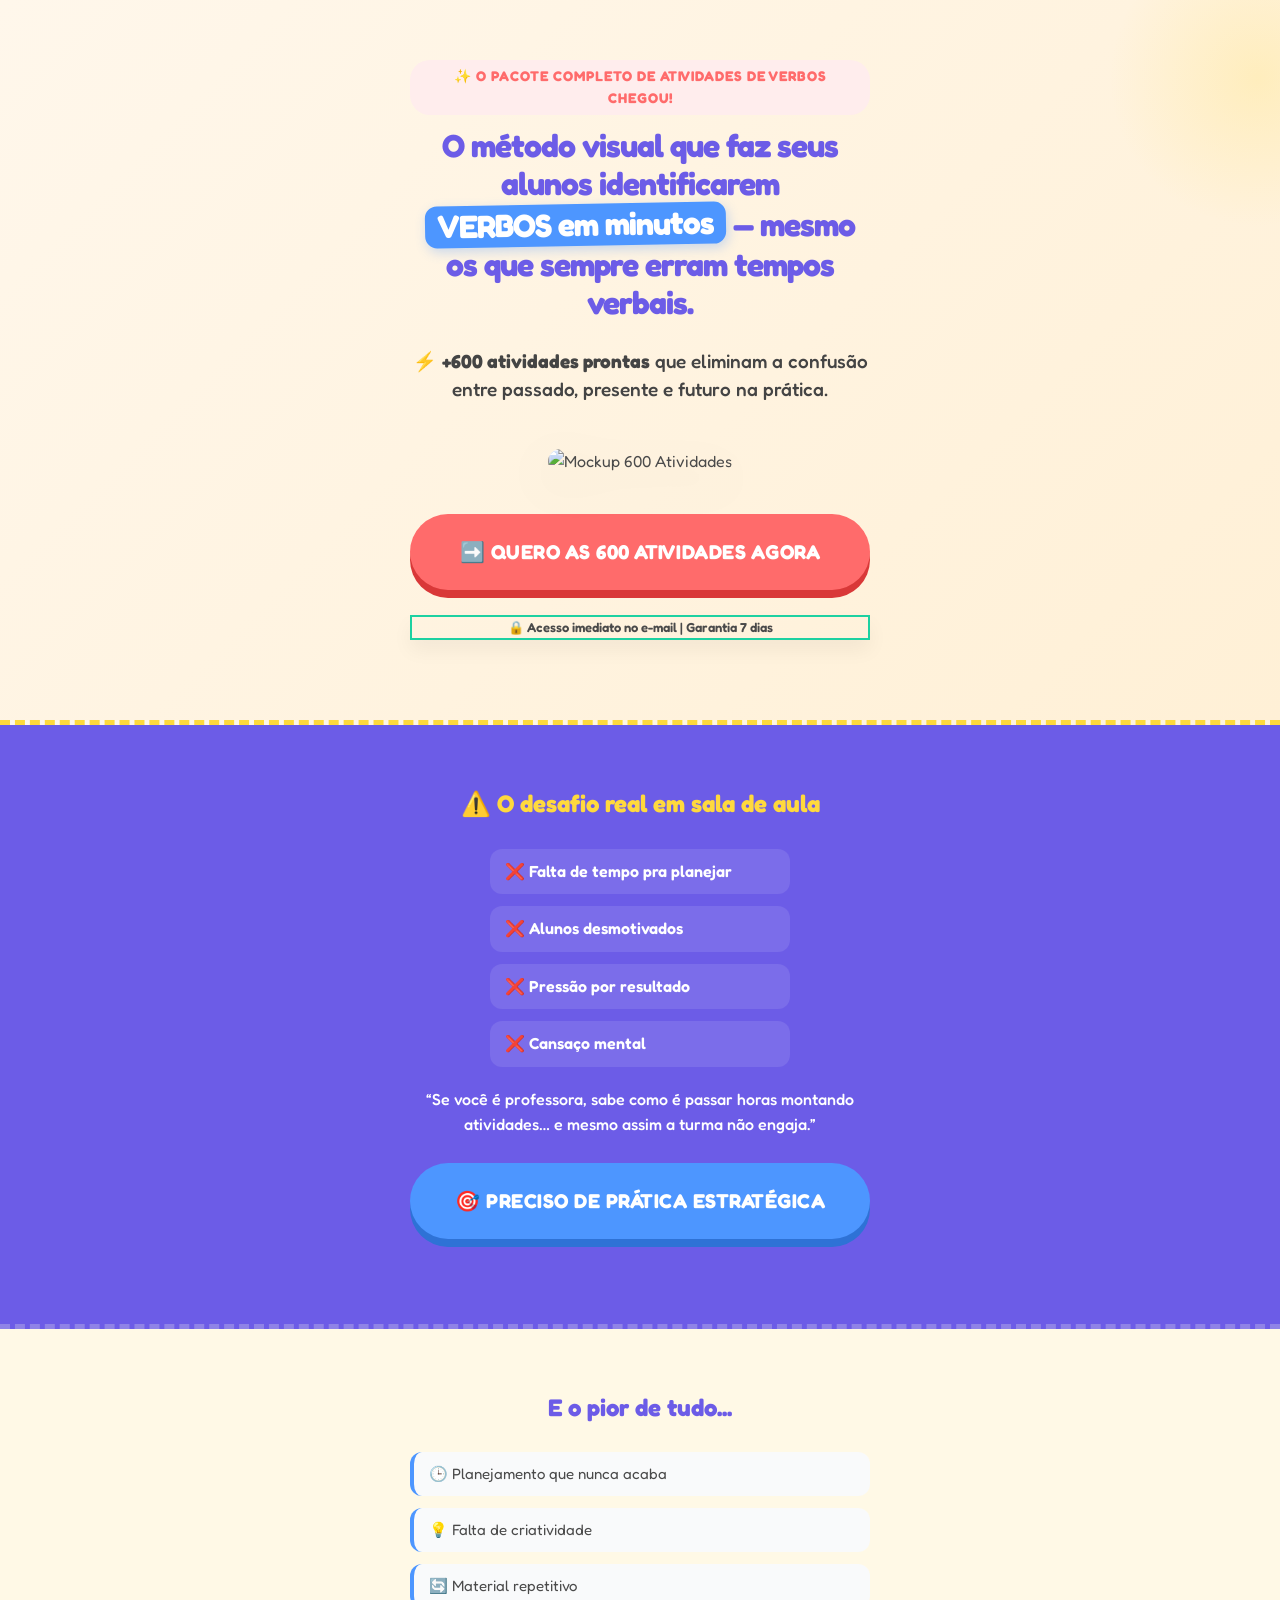
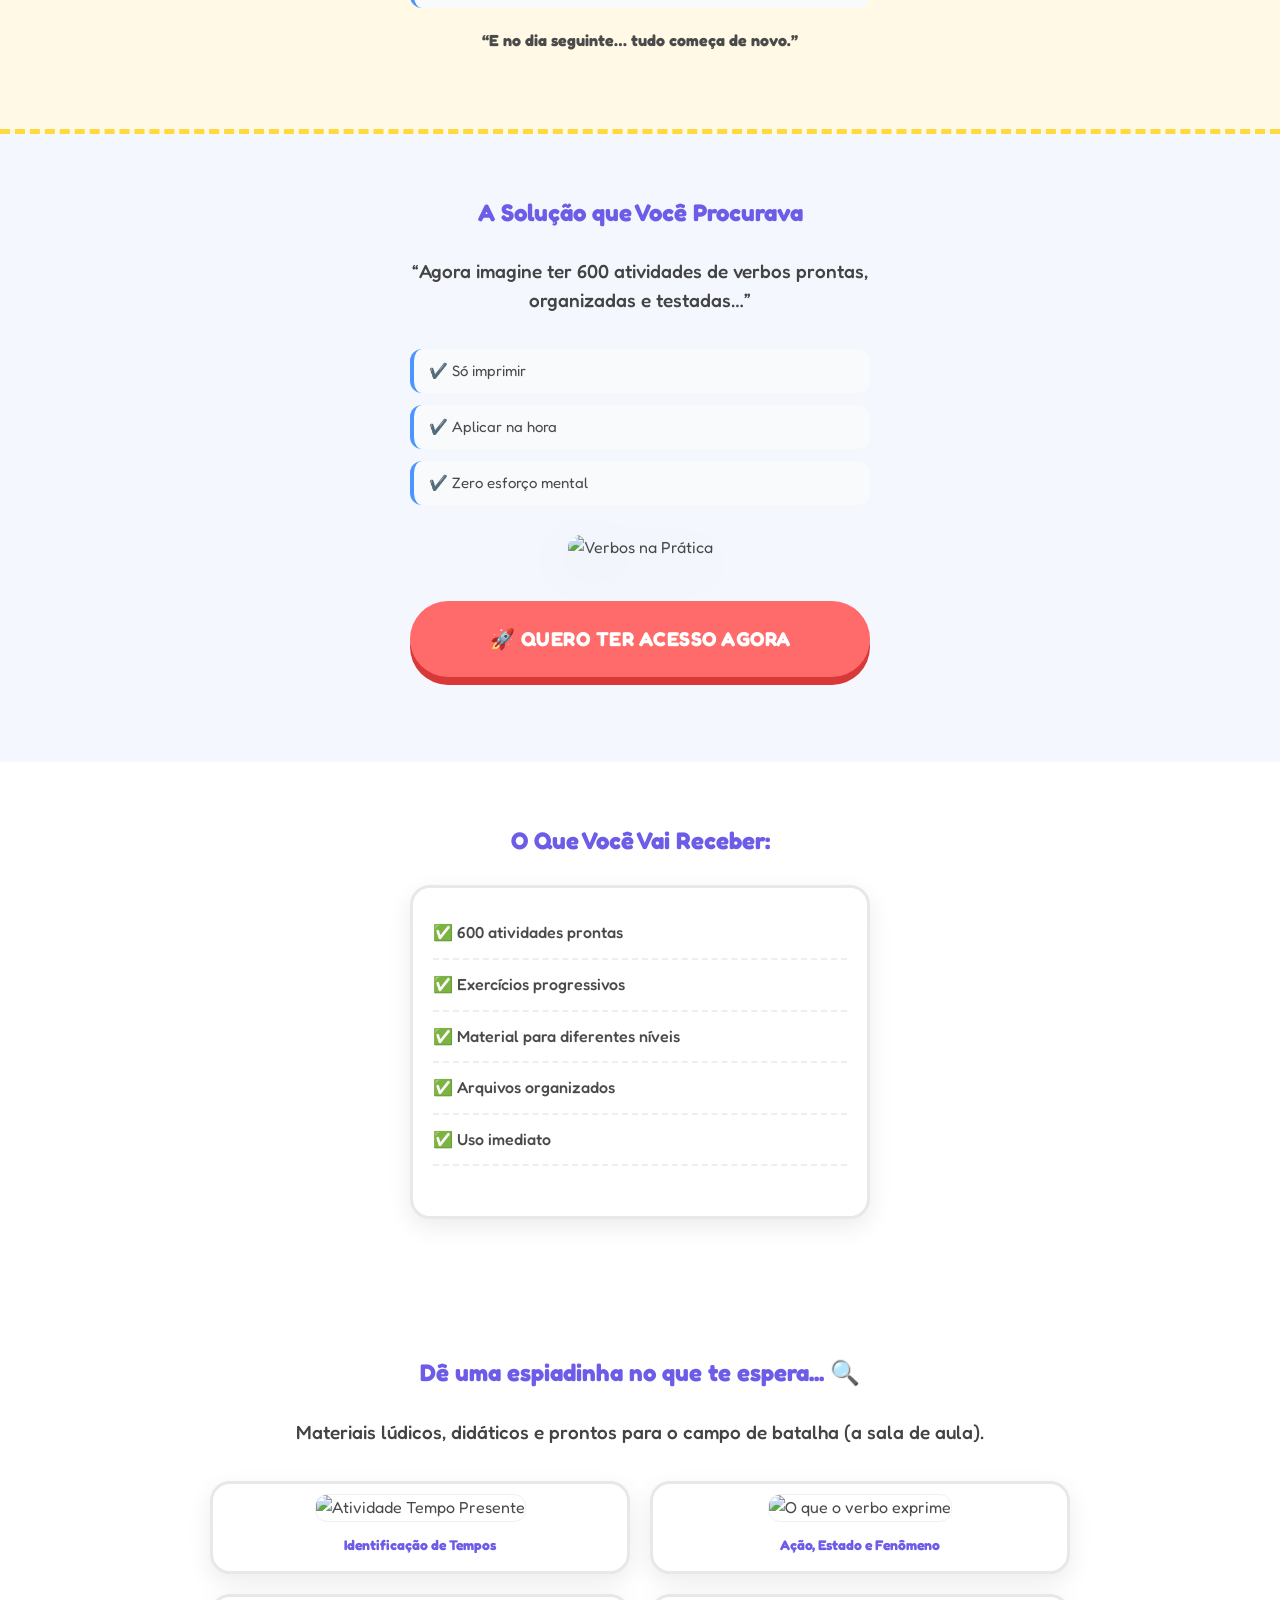
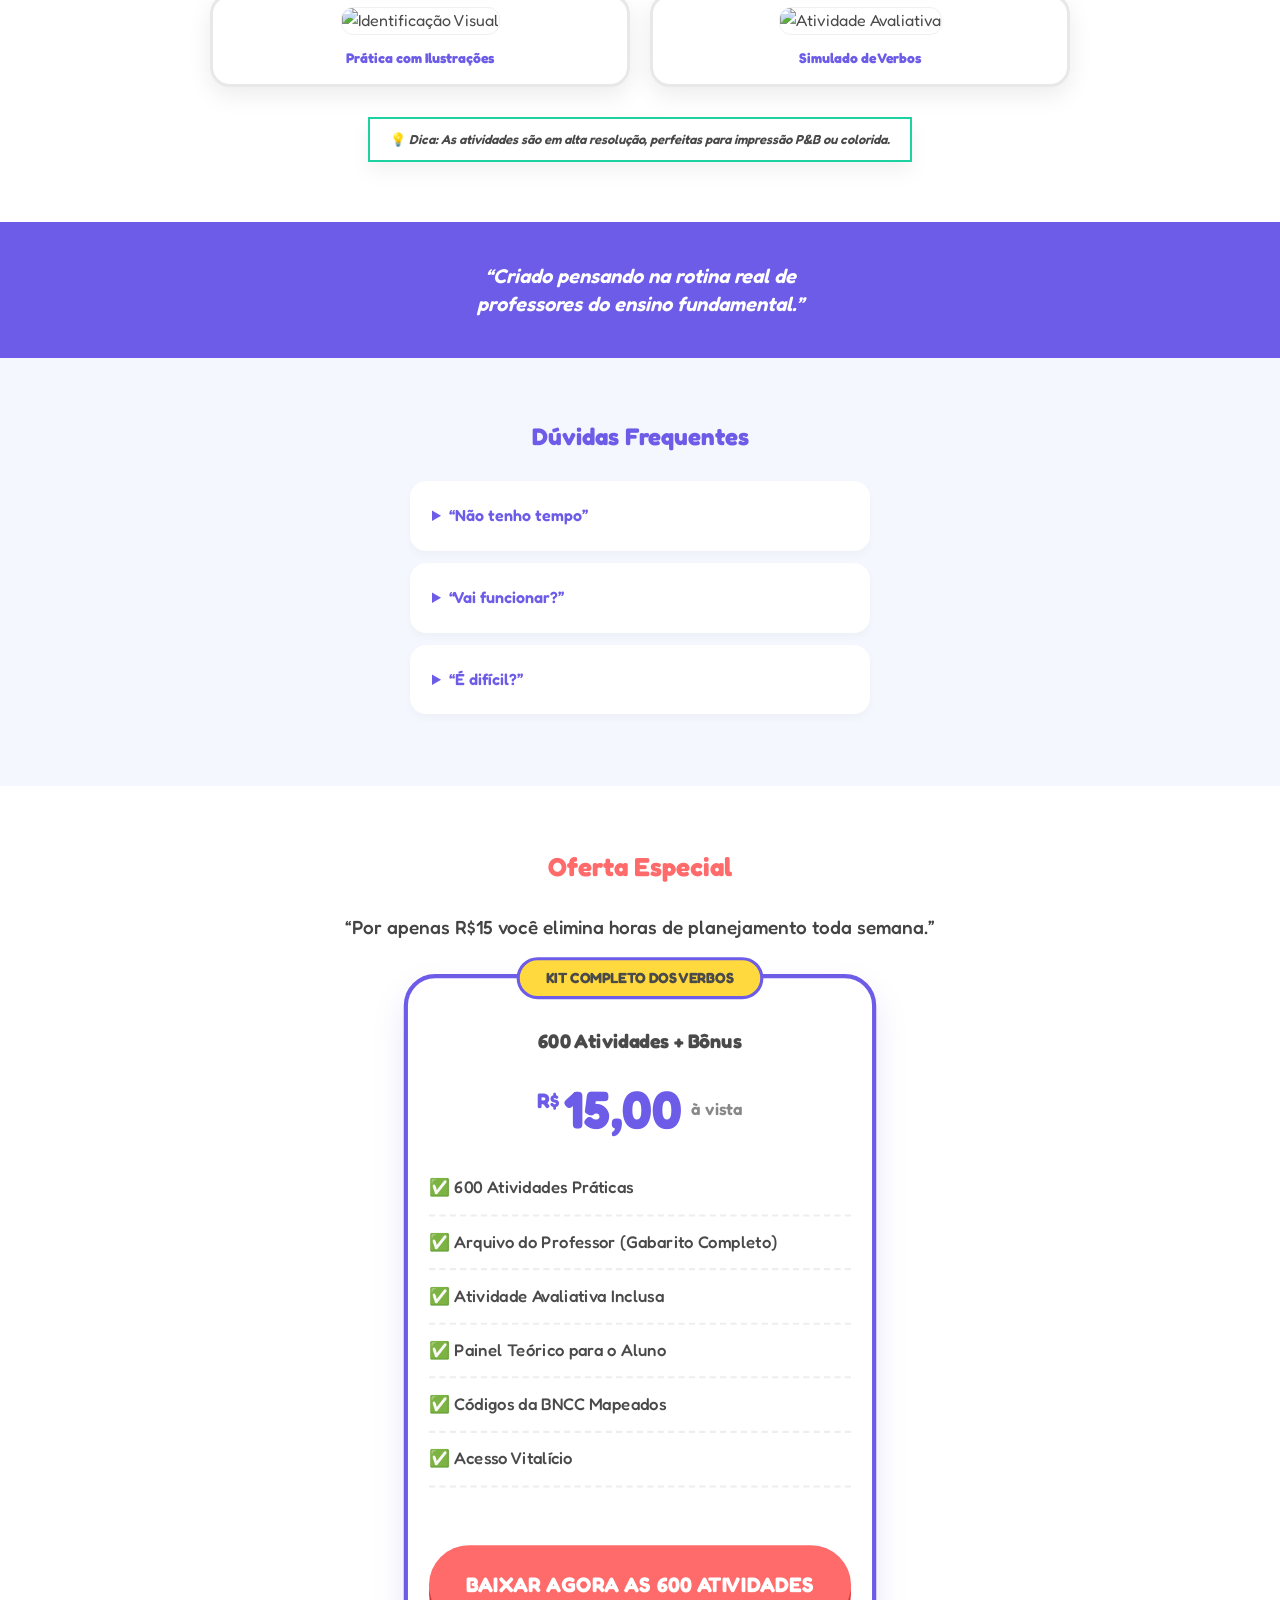
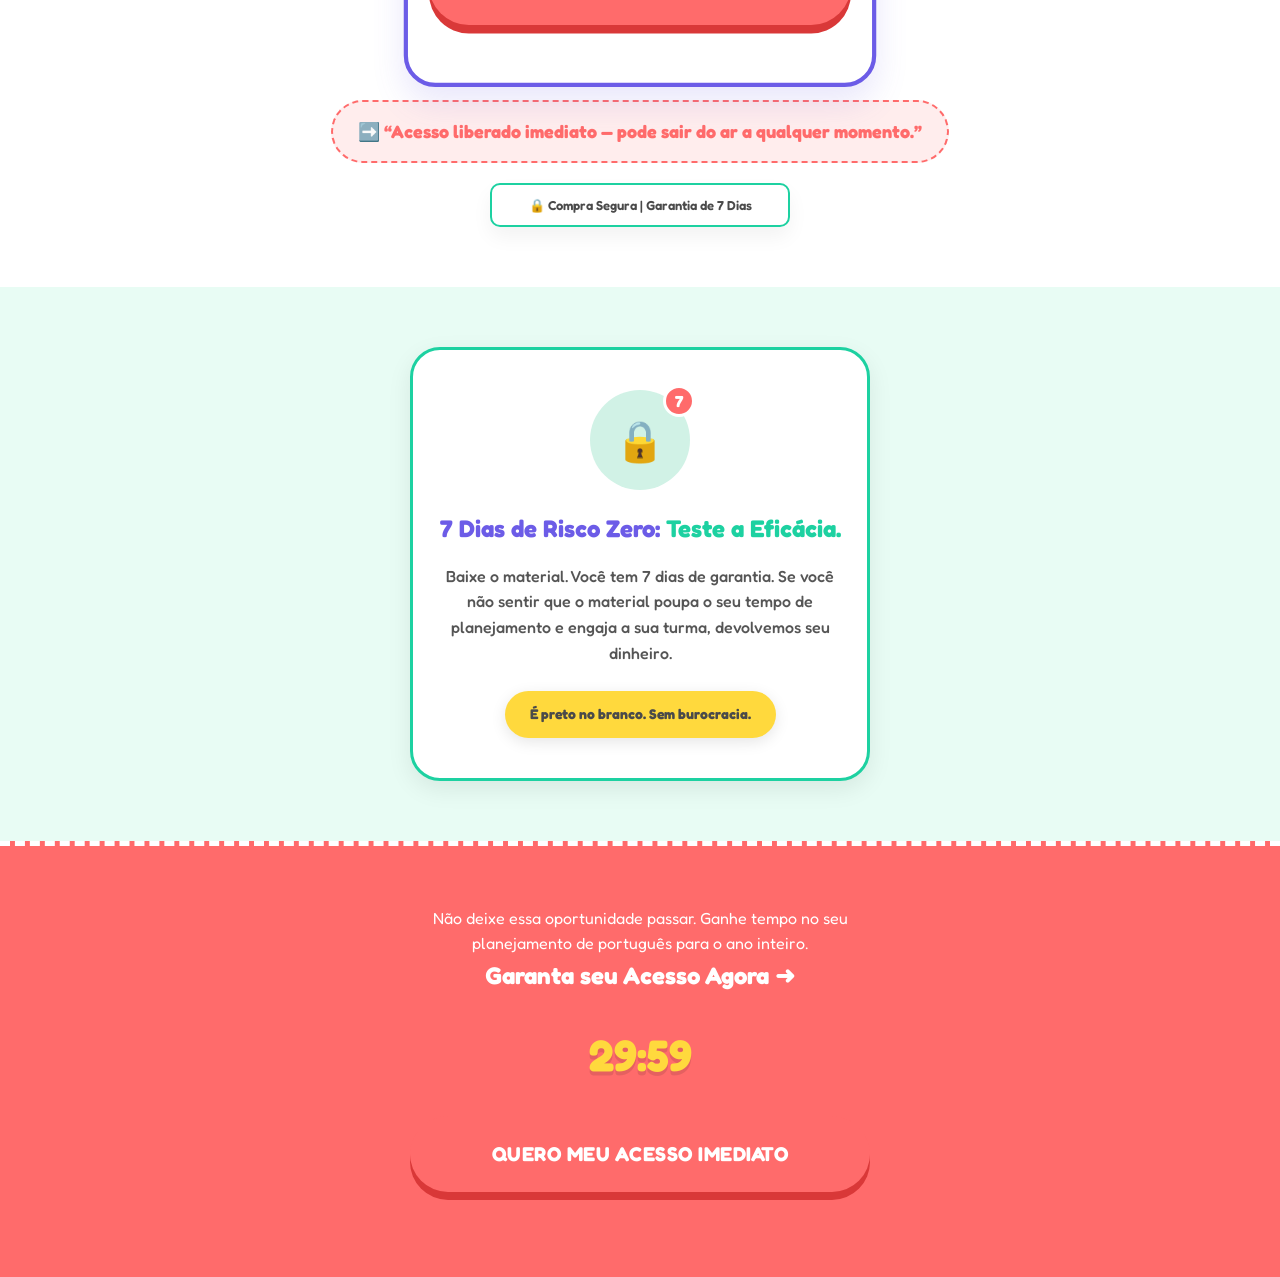
==== commit 41184e15: "Add files via upload" ====
--- a/index.html
+++ b/index.html
@@ -31,53 +31,60 @@
     <!-- 1. HERO SECTION -->
     <header class="section hero">
         <div class="container">
-            <p class="pre-headline">✨ Professora, chega de alunos que não conseguem identificar a ação na frase!</p>
+            <p class="pre-headline">✨ O Pacote Completo de Atividades de Verbos Chegou!</p>
             <h1 class="headline">O método visual que faz seus alunos identificarem <span class="highlight">VERBOS em minutos</span> — mesmo os que sempre erram tempos verbais.</h1>
-            <p class="subheadline">⚡ <strong>+600 atividades prontas</strong> que eliminam a confusão entre passado, presente e futuro na prática (sem precisar explicar mil vezes).</p>
+            <p class="subheadline">⚡ <strong>+600 atividades prontas</strong> que eliminam a confusão entre passado, presente e futuro na prática.</p>
 
             <div class="main-image-container">
                 <img src="https://i.imgur.com/rsurndq.png" alt="Mockup 600 Atividades" class="main-mockup">
             </div>
 
-            <a href="#oferta" class="cta-button pulse">🎉 QUERO DESTRAVAR O APRENDIZADO DE VERBOS</a>
+            <a href="#oferta" class="cta-button pulse">➡️ QUERO AS 600 ATIVIDADES AGORA</a>
             <p class="microcopy">🔒 Acesso imediato no e-mail | Garantia 7 dias</p>
         </div>
     </header>
 
-    <!-- 2. BLOCO DE DOR -->
+    <!-- 2. PROBLEMA (DOR FORTE) -->
     <section class="section pain dark">
         <div class="container">
-            <h2 class="section-title">⚠️ Realidade em Sala: A frustração da "Gramática Solta" que não entra na cabeça.
-            </h2>
+            <h2 class="section-title">⚠️ O desafio real em sala de aula</h2>
+            <ul class="bullets">
+                <li>❌ Falta de tempo pra planejar</li>
+                <li>❌ Alunos desmotivados</li>
+                <li>❌ Pressão por resultado</li>
+                <li>❌ Cansaço mental</li>
+            </ul>
             <div class="reality-check">
-                <p>Você vai para o quadro. Explica que verbo é ação, estado ou fenômeno da natureza. Eles copiam a
-                    matéria. Balançam a cabeça dizendo que entenderam. Mas quando você vai corrigir a produção de texto
-                    ou a prova... os verbos estão no tempo errado ou simplesmente não concordam com a frase.</p>
-                <p><strong>Não é falta de explicação sua. É falta de prática contextualizada.</strong></p>
-            </div>
-            <ul class="bullets">
-                <li>✖ Eles jogaram vira Eles jogarão</li>
-                <li>✖ Verbo de estado vira um mistério</li>
-                <li>✖ Identificar o verbo no texto parece impossível</li>
+                <p>“Se você é professora, sabe como é passar horas montando atividades… e mesmo assim a turma não engaja.”</p>
+            </div>
+            <a href="#oferta" class="cta-button secondary pulse">🎯 PRECISO DE PRÁTICA ESTRATÉGICA</a>
+        </div>
+    </section>
+
+    <!-- 3. AGITAÇÃO -->
+    <section class="section agitation">
+        <div class="container">
+            <h2 class="section-title">E o pior de tudo...</h2>
+            <ul class="check-bullets">
+                <li>🕒 Planejamento que nunca acaba</li>
+                <li>💡 Falta de criatividade</li>
+                <li>🔄 Material repetitivo</li>
             </ul>
-            <p class="closing-statement">Precisamos treinar gramática de forma visual e lógica! 🧩</p>
-            <a href="#oferta" class="cta-button secondary pulse">🎯 PRECISO DE PRÁTICA ESTRATÉGICA</a>
-        </div>
-    </section>
-
-    <!-- 3. APRESENTAÇÃO DA SOLUÇÃO -->
-    <section class="section solution">
-        <div class="container">
-            <h2 class="section-title">A Solução Definitiva: Um material direto ao ponto que tira a gramática da decoreba
-                e coloca na prática diária.</h2>
-            <p>📦 <strong>Mega Pack: Dominando os Verbos (Até o 5º Ano)</strong></p>
-            <p>Um acervo desenhado para criar compreensão real da função do verbo. É um sistema de fixação completo:</p>
+            <div class="reality-check">
+                <p><strong>“E no dia seguinte… tudo começa de novo.”</strong></p>
+            </div>
+        </div>
+    </section>
+
+    <!-- 4. SOLUÇÃO -->
+    <section class="section solution" style="background: #F4F7FE;">
+        <div class="container">
+            <h2 class="section-title">A Solução que Você Procurava</h2>
+            <p class="subheadline">“Agora imagine ter 600 atividades de verbos prontas, organizadas e testadas…”</p>
             <ul class="check-bullets">
-                <li>👁️ <strong>Visual e Semântico:</strong> Atividades ilustradas que associam a ação à palavra.</li>
-                <li>⚙️ <strong>Intervenção Direta:</strong> Ataque cirúrgico nas confusões de tempos verbais e
-                    ortografia (-AM / -ÃO).</li>
-                <li>🚀 <strong>Automatização:</strong> Exercícios de completar, ligar e caça-palavras para transformar a
-                    regra em reflexo natural.</li>
+                <li>✔️ Só imprimir</li>
+                <li>✔️ Aplicar na hora</li>
+                <li>✔️ Zero esforço mental</li>
             </ul>
             <div class="main-image-container">
                 <img src="https://i.imgur.com/rsurndq.png" alt="Verbos na Prática" class="notebook-mockup">
@@ -86,79 +93,87 @@
         </div>
     </section>
 
-    <!-- 4. CRONOGRAMA / MODULOS -->
+    <!-- 5. O QUE VEM DENTRO -->
     <section class="section modules">
         <div class="container">
-            <h2 class="section-title">O Que Você Vai Receber Neste Pacote Completo:</h2>
-
+            <h2 class="section-title">O Que Você Vai Receber:</h2>
             <div class="module-card">
-                <h3>🗣️ Módulo 01: Identificação Visual e Semântica</h3>
-                <p>Atividades ilustradas para o aluno bater o olho e entender se é Ação, Estado ou Fenômeno da Natureza.
-                </p>
-            </div>
-
-            <div class="module-card">
-                <h3>📝 Módulo 02: O Desafio dos Tempos Verbais</h3>
-                <p>Exercícios focados em Presente, Passado (Pretérito) e Futuro. O aluno aprende a transitar entre os
-                    tempos sem errar.</p>
-            </div>
-
-            <div class="module-card">
-                <h3>📏 Módulo 03: Ortografia Verbal e Concordância</h3>
-                <p>Ataque direto ao maior vilão do 5º ano: o uso correto do -AM (passado) e -ÃO (futuro), além do treino
-                    de pronomes (Eu, Tu, Ele, Nós...).</p>
-            </div>
-
-            <div class="module-card">
-                <h3>📖 Módulo 04: Verbos no Contexto (Interpretação)</h3>
-                <p>Caça-palavras, textos curtos para pintar os verbos e atividades lúdicas para quebrar a rotina
-                    mantendo o foco no aprendizado.</p>
-            </div>
-
-            <a href="#oferta" class="cta-button">SIM! QUERO O MATERIAL AGORA</a>
-        </div>
-    </section>
-
-    <!-- 6. BÔNUS -->
-    <section class="section bonus">
-        <div class="container">
-            <h2 class="section-title">🎁 BÔNUS INCLUSOS ADQUIRINDO HOJE:</h2>
-            <p style="margin-bottom: 30px; font-weight: 500;">Para deixar sua vida de professora ainda mais fácil,
-                transformamos partes essenciais do planejamento em presentes para você:</p>
-            <div class="bonus-list">
-                <div class="bonus-item">
-                    <div class="bonus-emoji">📋</div>
-                    <h3>BÔNUS 01: Atividade Avaliativa de A a Z</h3>
-                    <p class="bonus-desc">Um simuladão completo de múltipla escolha para fechar o bimestre e testar o
-                        conhecimento real da turma.</p>
-                </div>
-                <div class="bonus-item">
-                    <div class="bonus-emoji">🗣️</div>
-                    <h3>BÔNUS 02: Painel Explicativo Teórico</h3>
-                    <p class="bonus-desc">O resumo visual perfeito com as regras básicas de conjugação para os alunos
-                        colarem no caderno ou para um cartaz.</p>
-                </div>
-                <div class="bonus-item">
-                    <div class="bonus-emoji">🎲</div>
-                    <h3>BÔNUS 03: Página de Objetivos BNCC</h3>
-                    <p class="bonus-desc">Não perca tempo procurando códigos. Entregamos a página pronta com as
-                        habilidades trabalhadas.</p>
-                </div>
-            </div>
-
-            <div class="value-stack">
-                <p>Valor Real Total: <del class="old-price">R$ 97,90</del></p>
-                <p class="new-price" style="font-size: 28px; font-weight: 800; color: var(--dark-bg);">Hoje: R$ 15,00
-                </p>
-            </div>
-        </div>
-    </section>
-
-    <!-- 7. OFERTA IRRECUSÁVEL -->
+                <ul class="plan-features" style="border: none;">
+                    <li>✅ 600 atividades prontas</li>
+                    <li>✅ Exercícios progressivos</li>
+                    <li>✅ Material para diferentes níveis</li>
+                    <li>✅ Arquivos organizados</li>
+                    <li>✅ Uso imediato</li>
+                </ul>
+            </div>
+        </div>
+    </section>
+
+    <!-- 6. PREVIEW DAS ATIVIDADES [NOVO] -->
+    <section class="section preview">
+        <div class="container large">
+            <h2 class="section-title">Dê uma espiadinha no que te espera... 🔍</h2>
+            <p class="subheadline">Materiais lúdicos, didáticos e prontos para o campo de batalha (a sala de aula).</p>
+            
+            <div class="activities-grid">
+                <div class="activity-preview-card">
+                    <img src="https://i.imgur.com/KJCrmf9.png" alt="Atividade Tempo Presente" class="activity-img">
+                    <p class="activity-label">Identificação de Tempos</p>
+                </div>
+                <div class="activity-preview-card">
+                    <img src="https://i.imgur.com/EsZXA41.png" alt="O que o verbo exprime" class="activity-img">
+                    <p class="activity-label">Ação, Estado e Fenômeno</p>
+                </div>
+                <div class="activity-preview-card">
+                    <img src="https://i.imgur.com/Fk2R5ey.png" alt="Identificação Visual" class="activity-img">
+                    <p class="activity-label">Prática com Ilustrações</p>
+                </div>
+                <div class="activity-preview-card">
+                    <img src="https://i.imgur.com/sWR9BJP.png" alt="Atividade Avaliativa" class="activity-img">
+                    <p class="activity-label">Simulado de Verbos</p>
+                </div>
+            </div>
+            
+            <p class="microcopy" style="margin-top: 30px; display: inline-block; padding: 10px 20px;">
+                💡 <em>Dica: As atividades são em alta resolução, perfeitas para impressão P&B ou colorida.</em>
+            </p>
+        </div>
+    </section>
+
+    <!-- 6. PROVA / PERCEPÇÃO -->
+    <section class="section perception" style="background: var(--dark-bg); color: white; padding: 40px 0;">
+        <div class="container">
+            <p style="font-size: 20px; font-weight: 600; font-style: italic;">“Criado pensando na rotina real de professores do ensino fundamental.”</p>
+        </div>
+    </section>
+
+    <!-- 7. QUEBRA DE OBJEÇÃO -->
+    <section class="section faq">
+        <div class="container">
+            <h2 class="section-title">Dúvidas Frequentes</h2>
+            <div class="faq-list">
+                <details>
+                    <summary>“Não tenho tempo”</summary>
+                    <p>É justamente pra isso! O material foi criado para eliminar suas horas de planejamento.</p>
+                </details>
+                <details>
+                    <summary>“Vai funcionar?”</summary>
+                    <p>Sim! São atividades prontas, testadas e aplicáveis que geram engajamento imediato.</p>
+                </details>
+                <details>
+                    <summary>“É difícil?”</summary>
+                    <p>Não. É só imprimir e aplicar na sua turma.</p>
+                </details>
+            </div>
+        </div>
+    </section>
+
+    <!-- 8. OFERTA FINAL -->
     <section id="oferta" class="section offer">
         <div class="container large">
-            <h2 class="section-title impact">Menos que um lanche na cantina da escola! ☕</h2>
-
+            <h2 class="section-title impact">Oferta Especial</h2>
+            <p class="subheadline">“Por apenas R$15 você elimina horas de planejamento toda semana.”</p>
+            
             <div class="plans-wrapper" style="justify-content: center;">
                 <div class="plan-card premium" style="max-width: 450px; margin: 0 auto;">
                     <div class="best-value">KIT COMPLETO DOS VERBOS</div>
@@ -175,9 +190,14 @@
                         <li>✅ Acesso Vitalício</li>
                     </ul>
                     <a href="https://pay.lowify.com.br/checkout?product_id=m8Ot2b" id="btn-completo"
-                        class="cta-button pulse big-cta">QUERO O PACOTE DE VERBOS AGORA</a>
-                </div>
-            </div>
+                        class="cta-button pulse big-cta">BAIXAR AGORA AS 600 ATIVIDADES</a>
+                </div>
+            </div>
+
+            <!-- 9. ESCASSEZ (SIMPLES) -->
+            <p class="scarcity-text" style="margin-top: 30px; font-weight: 700; color: var(--primary);">
+                ➡️ “Acesso liberado imediato — pode sair do ar a qualquer momento.”
+            </p>
 
             <p class="microcopy"
                 style="margin-top: 20px; text-align: center; border-radius: 10px; max-width: 300px; margin-left: auto; margin-right: auto; padding: 10px;">
@@ -204,35 +224,6 @@
         </div>
     </section>
 
-    <!-- 9. FAQ -->
-    <section class="section faq">
-        <div class="container">
-            <h2 class="section-title">Ainda tem alguma dúvida?</h2>
-            <div class="faq-list">
-                <details>
-                    <summary>Para quais turmas o material é indicado?</summary>
-                    <p>O vocabulário e o design das atividades foram pensados sob medida para alunos do 3º, 4º e 5º ano
-                        do Ensino Fundamental.</p>
-                </details>
-                <details>
-                    <summary>Tem gabarito?</summary>
-                    <p>Sim! Você recebe o "Arquivo do Professor" com as respostas para facilitar e agilizar a sua
-                        correção.</p>
-                </details>
-                <details>
-                    <summary>Como eu recebo o material?</summary>
-                    <p>Você recebe o acesso imediato em formato PDF, pronto para imprimir, direto no seu e-mail após a
-                        confirmação do pagamento.</p>
-                </details>
-                <details>
-                    <summary>Está de acordo com a BNCC?</summary>
-                    <p>Sim, 100% alinhado. Inclusive, enviamos uma página dedicada apenas com as habilidades trabalhadas
-                        nestas atividades.</p>
-                </details>
-            </div>
-        </div>
-    </section>
-
     <!-- 10. CTA FINAL -->
     <footer class="section final-cta">
         <div class="container">
--- a/style.css
+++ b/style.css
@@ -622,21 +622,90 @@
     }
 }
 
+/* New Copy Sections Styles */
+.agitation {
+    background: #FFF9E6;
+    border-bottom: 5px dashed var(--accent);
+}
+
+.perception {
+    background: var(--dark-bg);
+    color: var(--white);
+    padding: 60px 0;
+    text-align: center;
+}
+
+.perception p {
+    font-size: 22px;
+    font-weight: 700;
+    font-style: italic;
+    line-height: 1.4;
+    max-width: 80%;
+    margin: 0 auto;
+}
+
+.scarcity-text {
+    font-size: 18px;
+    font-weight: 800;
+    color: var(--primary);
+    background: #FFEDED;
+    padding: 15px 25px;
+    border-radius: 50px;
+    display: inline-block;
+    border: 2px dashed var(--primary);
+    margin-top: 30px;
+}
+
+/* Activities Preview Styles */
+.activities-grid {
+    display: grid;
+    grid-template-columns: repeat(2, 1fr);
+    gap: 20px;
+    margin-top: 30px;
+}
+
+.activity-preview-card {
+    background: var(--white);
+    border-radius: 20px;
+    padding: 10px;
+    box-shadow: var(--shadow);
+    border: 3px solid #E8E8E8;
+    transition: transform 0.3s;
+}
+
+.activity-preview-card:hover {
+    transform: scale(1.03) rotate(1deg);
+    border-color: var(--secondary);
+}
+
+.activity-img {
+    width: 100%;
+    height: auto;
+    border-radius: 12px;
+    margin-bottom: 12px;
+    border: 1px solid #f0f0f0;
+}
+
+.activity-label {
+    font-size: 14px;
+    font-weight: 700;
+    color: var(--dark-bg);
+    margin-bottom: 5px;
+}
+
 @media (max-width: 480px) {
-    .modal-content {
-        padding: 30px 20px;
-    }
-
-    .modal-title {
-        font-size: 20px;
-    }
-
-    .upsell-comparison {
-        flex-direction: column;
-        gap: 10px;
-    }
-
-    .comparison-divider {
-        transform: rotate(90deg);
-    }
-}
+    .activities-grid {
+        grid-template-columns: 1fr;
+        gap: 15px;
+    }
+
+    .perception p {
+        font-size: 18px;
+        max-width: 95%;
+    }
+    
+    .scarcity-text {
+        font-size: 15px;
+        padding: 12px 20px;
+    }
+}
